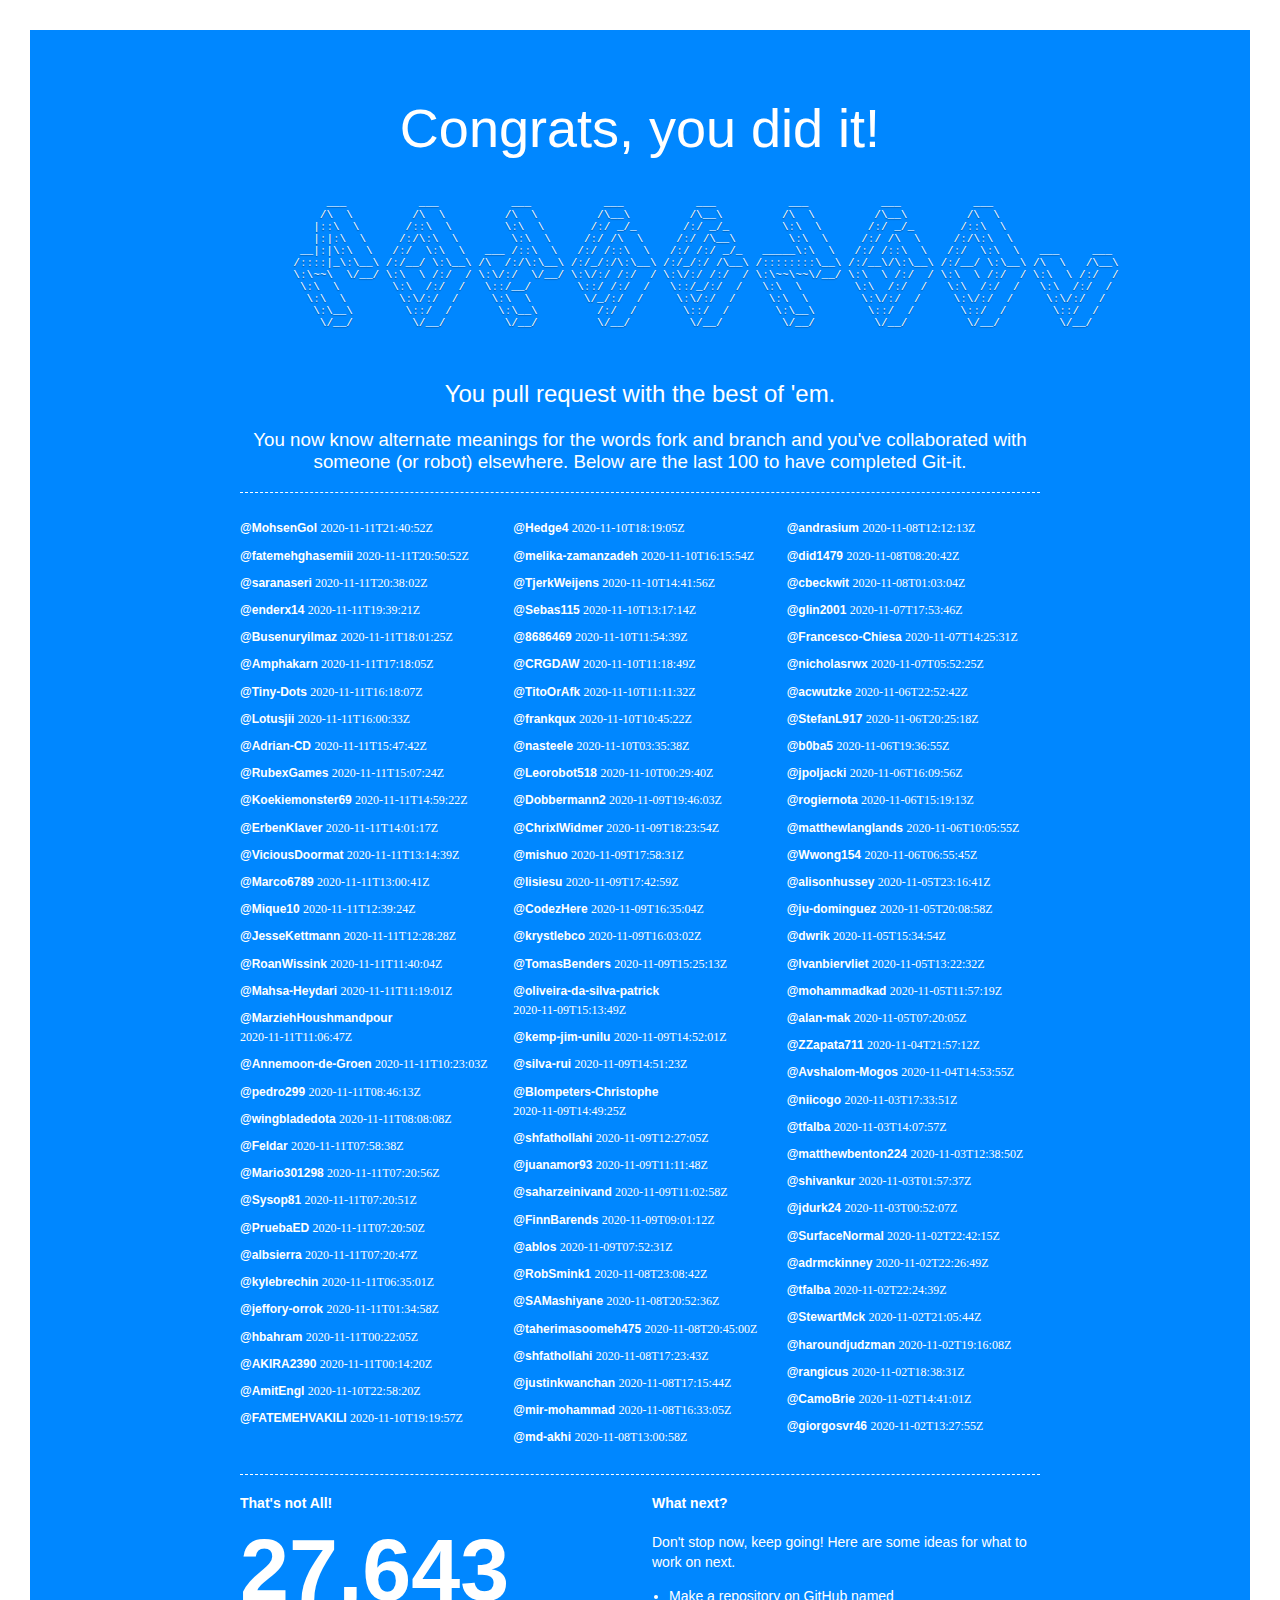
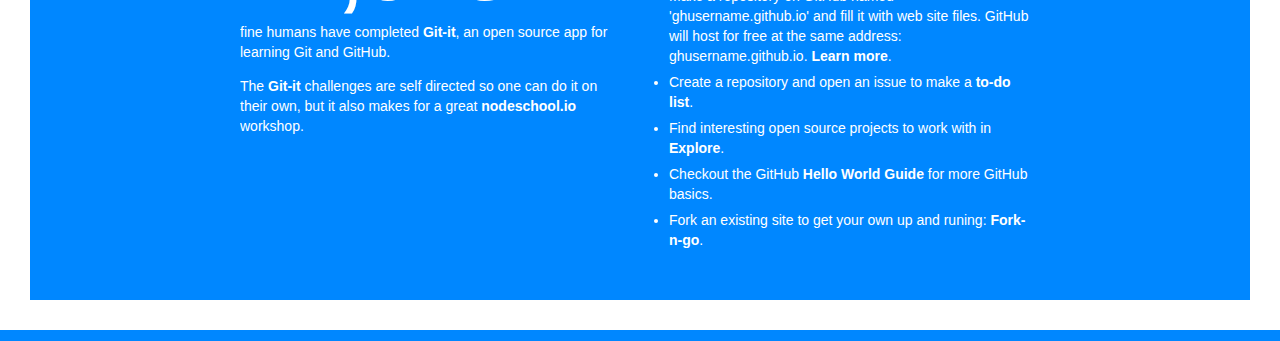
==== index.html @ a367eb8f "Add files via upload" ====
<!DOCTYPE html>
<!-- saved from url=(0026)http://jlord.us/patchwork/ -->
<html class="no-js" lang="en"><head><meta http-equiv="Content-Type" content="text/html; charset=UTF-8">

    <meta http-equiv="X-UA-Compatible" content="IE=edge">
    <meta name="description" content="patchwork, git, github, open source">
    <meta name="viewport" content="width=device-width, initial-scale=1">
    <title>Patchwork: Git, GitHub and the Pursuit of Open Source</title>
    <link rel="shortcut icon" href="https://raw2.github.com/jlord/patchwork/gh-pages/favicon.png">
    <link href="css/style.css" rel="stylesheet">
    <link href="css/style" rel="stylesheet" type="text/css">
</head>
<body>
<div class="large-container">
    <div id="welcome-name">
        <h1>Congrats, you did it!</h1>
        <div id="user-name" class="swing animated" style="display: block;">
        <pre><code>      ___           ___           ___           ___           ___           ___           ___           ___
      /\  \         /\  \         /\  \         /\__\         /\__\         /\  \         /\__\         /\  \
      |<span>:</span><span>:</span>\  \       /<span>:</span><span>:</span>\  \        \<span>:</span>\  \       /<span>:</span>/ _/_       /<span>:</span>/ _/_        \<span>:</span>\  \       /<span>:</span>/ _/_       /<span>:</span><span>:</span>\  \
       |<span>:</span>|<span>:</span>\  \     /<span>:</span>/\<span>:</span>\  \        \<span>:</span>\  \     /<span>:</span>/ /\  \     /<span>:</span>/ /\__\        \<span>:</span>\  \     /<span>:</span>/ /\  \     /<span>:</span>/\<span>:</span>\  \
                    __|<span>:</span>|\<span>:</span>\  \   /<span>:</span>/  \<span>:</span>\  \   ___ /<span>:</span><span>:</span>\  \   /<span>:</span>/ /<span>:</span><span>:</span>\  \   /<span>:</span>/ /<span>:</span>/ _/_   _____\<span>:</span>\  \   /<span>:</span>/ /<span>:</span><span>:</span>\  \   /<span>:</span>/  \<span>:</span>\  \   ___     ___
                    /<span>:</span><span>:</span><span>:</span><span>:</span>|_\<span>:</span>\__\ /<span>:</span>/__/ \<span>:</span>\__\ /\  /<span>:</span>/\<span>:</span>\__\ /<span>:</span>/_/<span>:</span>/\<span>:</span>\__\ /<span>:</span>/_/<span>:</span>/ /\__\ /<span>:</span><span>:</span><span>:</span><span>:</span><span>:</span><span>:</span><span>:</span><span>:</span>\__\ /<span>:</span>/__\/\<span>:</span>\__\ /<span>:</span>/__/ \<span>:</span>\__\ /\  \   /\__\
                    \<span>:</span>\~~\  \/__/ \<span>:</span>\  \ /<span>:</span>/  / \<span>:</span>\/<span>:</span>/  \/__/ \<span>:</span>\/<span>:</span>/ /<span>:</span>/  / \<span>:</span>\/<span>:</span>/ /<span>:</span>/  / \<span>:</span>\~~\~~\/__/ \<span>:</span>\  \ /<span>:</span>/  / \<span>:</span>\  \ /<span>:</span>/  / \<span>:</span>\  \ /<span>:</span>/  /
                    \<span>:</span>\  \        \<span>:</span>\  /<span>:</span>/  /   \<span>:</span><span>:</span>/__/       \<span>:</span><span>:</span>/ /<span>:</span>/  /   \<span>:</span><span>:</span>/_/<span>:</span>/  /   \<span>:</span>\  \        \<span>:</span>\  /<span>:</span>/  /   \<span>:</span>\  /<span>:</span>/  /   \<span>:</span>\  /<span>:</span>/  /
                    \<span>:</span>\  \        \<span>:</span>\/<span>:</span>/  /     \<span>:</span>\  \        \/_/<span>:</span>/  /     \<span>:</span>\/<span>:</span>/  /     \<span>:</span>\  \        \<span>:</span>\/<span>:</span>/  /     \<span>:</span>\/<span>:</span>/  /     \<span>:</span>\/<span>:</span>/  /
                    \<span>:</span>\__\        \<span>:</span><span>:</span>/  /       \<span>:</span>\__\         /<span>:</span>/  /       \<span>:</span><span>:</span>/  /       \<span>:</span>\__\        \<span>:</span><span>:</span>/  /       \<span>:</span><span>:</span>/  /       \<span>:</span><span>:</span>/  /
                    \/__/         \/__/         \/__/         \/__/         \/__/         \/__/         \/__/         \/__/         \/__/
</code></pre>
        </div>
    </div>
</div>
<div class="container">
    <h2 style="text-align: center;">You <strong>pull request</strong> with the best of 'em.</h2>
    <h3>You now know alternate meanings for the words <strong>fork</strong> and <strong>branch</strong> and you've <strong>collaborated</strong> with someone (or robot) elsewhere.  Below are the <strong>last 100</strong> to have completed Git-it.</h3>

    <div id="compatriots">
        <ul class="compatriots-list">
            <li><span class="userdetail"><a href="https://www.github.com/MohsenGol" target="_blank">@MohsenGol</a></span> <span class="userdate">2020-11-11T21:40:52Z</span></li><li><span class="userdetail"><a href="https://www.github.com/fatemehghasemiii" target="_blank">@fatemehghasemiii</a></span> <span class="userdate">2020-11-11T20:50:52Z</span></li><li><span class="userdetail"><a href="https://www.github.com/saranaseri" target="_blank">@saranaseri</a></span> <span class="userdate">2020-11-11T20:38:02Z</span></li><li><span class="userdetail"><a href="https://www.github.com/enderx14" target="_blank">@enderx14</a></span> <span class="userdate">2020-11-11T19:39:21Z</span></li><li><span class="userdetail"><a href="https://www.github.com/Busenuryilmaz" target="_blank">@Busenuryilmaz</a></span> <span class="userdate">2020-11-11T18:01:25Z</span></li><li><span class="userdetail"><a href="https://www.github.com/Amphakarn" target="_blank">@Amphakarn</a></span> <span class="userdate">2020-11-11T17:18:05Z</span></li><li><span class="userdetail"><a href="https://www.github.com/Tiny-Dots" target="_blank">@Tiny-Dots</a></span> <span class="userdate">2020-11-11T16:18:07Z</span></li><li><span class="userdetail"><a href="https://www.github.com/Lotusjii" target="_blank">@Lotusjii</a></span> <span class="userdate">2020-11-11T16:00:33Z</span></li><li><span class="userdetail"><a href="https://www.github.com/Adrian-CD" target="_blank">@Adrian-CD</a></span> <span class="userdate">2020-11-11T15:47:42Z</span></li><li><span class="userdetail"><a href="https://www.github.com/RubexGames" target="_blank">@RubexGames</a></span> <span class="userdate">2020-11-11T15:07:24Z</span></li><li><span class="userdetail"><a href="https://www.github.com/Koekiemonster69" target="_blank">@Koekiemonster69</a></span> <span class="userdate">2020-11-11T14:59:22Z</span></li><li><span class="userdetail"><a href="https://www.github.com/ErbenKlaver" target="_blank">@ErbenKlaver</a></span> <span class="userdate">2020-11-11T14:01:17Z</span></li><li><span class="userdetail"><a href="https://www.github.com/ViciousDoormat" target="_blank">@ViciousDoormat</a></span> <span class="userdate">2020-11-11T13:14:39Z</span></li><li><span class="userdetail"><a href="https://www.github.com/Marco6789" target="_blank">@Marco6789</a></span> <span class="userdate">2020-11-11T13:00:41Z</span></li><li><span class="userdetail"><a href="https://www.github.com/Mique10" target="_blank">@Mique10</a></span> <span class="userdate">2020-11-11T12:39:24Z</span></li><li><span class="userdetail"><a href="https://www.github.com/JesseKettmann" target="_blank">@JesseKettmann</a></span> <span class="userdate">2020-11-11T12:28:28Z</span></li><li><span class="userdetail"><a href="https://www.github.com/RoanWissink" target="_blank">@RoanWissink</a></span> <span class="userdate">2020-11-11T11:40:04Z</span></li><li><span class="userdetail"><a href="https://www.github.com/Mahsa-Heydari" target="_blank">@Mahsa-Heydari</a></span> <span class="userdate">2020-11-11T11:19:01Z</span></li><li><span class="userdetail"><a href="https://www.github.com/MarziehHoushmandpour" target="_blank">@MarziehHoushmandpour</a></span> <span class="userdate">2020-11-11T11:06:47Z</span></li><li><span class="userdetail"><a href="https://www.github.com/Annemoon-de-Groen" target="_blank">@Annemoon-de-Groen</a></span> <span class="userdate">2020-11-11T10:23:03Z</span></li><li><span class="userdetail"><a href="https://www.github.com/pedro299" target="_blank">@pedro299</a></span> <span class="userdate">2020-11-11T08:46:13Z</span></li><li><span class="userdetail"><a href="https://www.github.com/wingbladedota" target="_blank">@wingbladedota</a></span> <span class="userdate">2020-11-11T08:08:08Z</span></li><li><span class="userdetail"><a href="https://www.github.com/Feldar" target="_blank">@Feldar</a></span> <span class="userdate">2020-11-11T07:58:38Z</span></li><li><span class="userdetail"><a href="https://www.github.com/Mario301298" target="_blank">@Mario301298</a></span> <span class="userdate">2020-11-11T07:20:56Z</span></li><li><span class="userdetail"><a href="https://www.github.com/Sysop81" target="_blank">@Sysop81</a></span> <span class="userdate">2020-11-11T07:20:51Z</span></li><li><span class="userdetail"><a href="https://www.github.com/PruebaED" target="_blank">@PruebaED</a></span> <span class="userdate">2020-11-11T07:20:50Z</span></li><li><span class="userdetail"><a href="https://www.github.com/albsierra" target="_blank">@albsierra</a></span> <span class="userdate">2020-11-11T07:20:47Z</span></li><li><span class="userdetail"><a href="https://www.github.com/kylebrechin" target="_blank">@kylebrechin</a></span> <span class="userdate">2020-11-11T06:35:01Z</span></li><li><span class="userdetail"><a href="https://www.github.com/jeffory-orrok" target="_blank">@jeffory-orrok</a></span> <span class="userdate">2020-11-11T01:34:58Z</span></li><li><span class="userdetail"><a href="https://www.github.com/hbahram" target="_blank">@hbahram</a></span> <span class="userdate">2020-11-11T00:22:05Z</span></li><li><span class="userdetail"><a href="https://www.github.com/AKIRA2390" target="_blank">@AKIRA2390</a></span> <span class="userdate">2020-11-11T00:14:20Z</span></li><li><span class="userdetail"><a href="https://www.github.com/AmitEngl" target="_blank">@AmitEngl</a></span> <span class="userdate">2020-11-10T22:58:20Z</span></li><li><span class="userdetail"><a href="https://www.github.com/FATEMEHVAKILI" target="_blank">@FATEMEHVAKILI</a></span> <span class="userdate">2020-11-10T19:19:57Z</span></li><li><span class="userdetail"><a href="https://www.github.com/Hedge4" target="_blank">@Hedge4</a></span> <span class="userdate">2020-11-10T18:19:05Z</span></li><li><span class="userdetail"><a href="https://www.github.com/melika-zamanzadeh" target="_blank">@melika-zamanzadeh</a></span> <span class="userdate">2020-11-10T16:15:54Z</span></li><li><span class="userdetail"><a href="https://www.github.com/TjerkWeijens" target="_blank">@TjerkWeijens</a></span> <span class="userdate">2020-11-10T14:41:56Z</span></li><li><span class="userdetail"><a href="https://www.github.com/Sebas115" target="_blank">@Sebas115</a></span> <span class="userdate">2020-11-10T13:17:14Z</span></li><li><span class="userdetail"><a href="https://www.github.com/8686469" target="_blank">@8686469</a></span> <span class="userdate">2020-11-10T11:54:39Z</span></li><li><span class="userdetail"><a href="https://www.github.com/CRGDAW" target="_blank">@CRGDAW</a></span> <span class="userdate">2020-11-10T11:18:49Z</span></li><li><span class="userdetail"><a href="https://www.github.com/TitoOrAfk" target="_blank">@TitoOrAfk</a></span> <span class="userdate">2020-11-10T11:11:32Z</span></li><li><span class="userdetail"><a href="https://www.github.com/frankqux" target="_blank">@frankqux</a></span> <span class="userdate">2020-11-10T10:45:22Z</span></li><li><span class="userdetail"><a href="https://www.github.com/nasteele" target="_blank">@nasteele</a></span> <span class="userdate">2020-11-10T03:35:38Z</span></li><li><span class="userdetail"><a href="https://www.github.com/Leorobot518" target="_blank">@Leorobot518</a></span> <span class="userdate">2020-11-10T00:29:40Z</span></li><li><span class="userdetail"><a href="https://www.github.com/Dobbermann2" target="_blank">@Dobbermann2</a></span> <span class="userdate">2020-11-09T19:46:03Z</span></li><li><span class="userdetail"><a href="https://www.github.com/ChrixlWidmer" target="_blank">@ChrixlWidmer</a></span> <span class="userdate">2020-11-09T18:23:54Z</span></li><li><span class="userdetail"><a href="https://www.github.com/mishuo" target="_blank">@mishuo</a></span> <span class="userdate">2020-11-09T17:58:31Z</span></li><li><span class="userdetail"><a href="https://www.github.com/lisiesu" target="_blank">@lisiesu</a></span> <span class="userdate">2020-11-09T17:42:59Z</span></li><li><span class="userdetail"><a href="https://www.github.com/CodezHere" target="_blank">@CodezHere</a></span> <span class="userdate">2020-11-09T16:35:04Z</span></li><li><span class="userdetail"><a href="https://www.github.com/krystlebco" target="_blank">@krystlebco</a></span> <span class="userdate">2020-11-09T16:03:02Z</span></li><li><span class="userdetail"><a href="https://www.github.com/TomasBenders" target="_blank">@TomasBenders</a></span> <span class="userdate">2020-11-09T15:25:13Z</span></li><li><span class="userdetail"><a href="https://www.github.com/oliveira-da-silva-patrick" target="_blank">@oliveira-da-silva-patrick</a></span> <span class="userdate">2020-11-09T15:13:49Z</span></li><li><span class="userdetail"><a href="https://www.github.com/kemp-jim-unilu" target="_blank">@kemp-jim-unilu</a></span> <span class="userdate">2020-11-09T14:52:01Z</span></li><li><span class="userdetail"><a href="https://www.github.com/silva-rui" target="_blank">@silva-rui</a></span> <span class="userdate">2020-11-09T14:51:23Z</span></li><li><span class="userdetail"><a href="https://www.github.com/Blompeters-Christophe" target="_blank">@Blompeters-Christophe</a></span> <span class="userdate">2020-11-09T14:49:25Z</span></li><li><span class="userdetail"><a href="https://www.github.com/shfathollahi" target="_blank">@shfathollahi</a></span> <span class="userdate">2020-11-09T12:27:05Z</span></li><li><span class="userdetail"><a href="https://www.github.com/juanamor93" target="_blank">@juanamor93</a></span> <span class="userdate">2020-11-09T11:11:48Z</span></li><li><span class="userdetail"><a href="https://www.github.com/saharzeinivand" target="_blank">@saharzeinivand</a></span> <span class="userdate">2020-11-09T11:02:58Z</span></li><li><span class="userdetail"><a href="https://www.github.com/FinnBarends" target="_blank">@FinnBarends</a></span> <span class="userdate">2020-11-09T09:01:12Z</span></li><li><span class="userdetail"><a href="https://www.github.com/ablos" target="_blank">@ablos</a></span> <span class="userdate">2020-11-09T07:52:31Z</span></li><li><span class="userdetail"><a href="https://www.github.com/RobSmink1" target="_blank">@RobSmink1</a></span> <span class="userdate">2020-11-08T23:08:42Z</span></li><li><span class="userdetail"><a href="https://www.github.com/SAMashiyane" target="_blank">@SAMashiyane</a></span> <span class="userdate">2020-11-08T20:52:36Z</span></li><li><span class="userdetail"><a href="https://www.github.com/taherimasoomeh475" target="_blank">@taherimasoomeh475</a></span> <span class="userdate">2020-11-08T20:45:00Z</span></li><li><span class="userdetail"><a href="https://www.github.com/shfathollahi" target="_blank">@shfathollahi</a></span> <span class="userdate">2020-11-08T17:23:43Z</span></li><li><span class="userdetail"><a href="https://www.github.com/justinkwanchan" target="_blank">@justinkwanchan</a></span> <span class="userdate">2020-11-08T17:15:44Z</span></li><li><span class="userdetail"><a href="https://www.github.com/mir-mohammad" target="_blank">@mir-mohammad</a></span> <span class="userdate">2020-11-08T16:33:05Z</span></li><li><span class="userdetail"><a href="https://www.github.com/md-akhi" target="_blank">@md-akhi</a></span> <span class="userdate">2020-11-08T13:00:58Z</span></li><li><span class="userdetail"><a href="https://www.github.com/andrasium" target="_blank">@andrasium</a></span> <span class="userdate">2020-11-08T12:12:13Z</span></li><li><span class="userdetail"><a href="https://www.github.com/did1479" target="_blank">@did1479</a></span> <span class="userdate">2020-11-08T08:20:42Z</span></li><li><span class="userdetail"><a href="https://www.github.com/cbeckwit" target="_blank">@cbeckwit</a></span> <span class="userdate">2020-11-08T01:03:04Z</span></li><li><span class="userdetail"><a href="https://www.github.com/glin2001" target="_blank">@glin2001</a></span> <span class="userdate">2020-11-07T17:53:46Z</span></li><li><span class="userdetail"><a href="https://www.github.com/Francesco-Chiesa" target="_blank">@Francesco-Chiesa</a></span> <span class="userdate">2020-11-07T14:25:31Z</span></li><li><span class="userdetail"><a href="https://www.github.com/nicholasrwx" target="_blank">@nicholasrwx</a></span> <span class="userdate">2020-11-07T05:52:25Z</span></li><li><span class="userdetail"><a href="https://www.github.com/acwutzke" target="_blank">@acwutzke</a></span> <span class="userdate">2020-11-06T22:52:42Z</span></li><li><span class="userdetail"><a href="https://www.github.com/StefanL917" target="_blank">@StefanL917</a></span> <span class="userdate">2020-11-06T20:25:18Z</span></li><li><span class="userdetail"><a href="https://www.github.com/b0ba5" target="_blank">@b0ba5</a></span> <span class="userdate">2020-11-06T19:36:55Z</span></li><li><span class="userdetail"><a href="https://www.github.com/jpoljacki" target="_blank">@jpoljacki</a></span> <span class="userdate">2020-11-06T16:09:56Z</span></li><li><span class="userdetail"><a href="https://www.github.com/rogiernota" target="_blank">@rogiernota</a></span> <span class="userdate">2020-11-06T15:19:13Z</span></li><li><span class="userdetail"><a href="https://www.github.com/matthewlanglands" target="_blank">@matthewlanglands</a></span> <span class="userdate">2020-11-06T10:05:55Z</span></li><li><span class="userdetail"><a href="https://www.github.com/Wwong154" target="_blank">@Wwong154</a></span> <span class="userdate">2020-11-06T06:55:45Z</span></li><li><span class="userdetail"><a href="https://www.github.com/alisonhussey" target="_blank">@alisonhussey</a></span> <span class="userdate">2020-11-05T23:16:41Z</span></li><li><span class="userdetail"><a href="https://www.github.com/ju-dominguez" target="_blank">@ju-dominguez</a></span> <span class="userdate">2020-11-05T20:08:58Z</span></li><li><span class="userdetail"><a href="https://www.github.com/dwrik" target="_blank">@dwrik</a></span> <span class="userdate">2020-11-05T15:34:54Z</span></li><li><span class="userdetail"><a href="https://www.github.com/lvanbiervliet" target="_blank">@lvanbiervliet</a></span> <span class="userdate">2020-11-05T13:22:32Z</span></li><li><span class="userdetail"><a href="https://www.github.com/mohammadkad" target="_blank">@mohammadkad</a></span> <span class="userdate">2020-11-05T11:57:19Z</span></li><li><span class="userdetail"><a href="https://www.github.com/alan-mak" target="_blank">@alan-mak</a></span> <span class="userdate">2020-11-05T07:20:05Z</span></li><li><span class="userdetail"><a href="https://www.github.com/ZZapata711" target="_blank">@ZZapata711</a></span> <span class="userdate">2020-11-04T21:57:12Z</span></li><li><span class="userdetail"><a href="https://www.github.com/Avshalom-Mogos" target="_blank">@Avshalom-Mogos</a></span> <span class="userdate">2020-11-04T14:53:55Z</span></li><li><span class="userdetail"><a href="https://www.github.com/niicogo" target="_blank">@niicogo</a></span> <span class="userdate">2020-11-03T17:33:51Z</span></li><li><span class="userdetail"><a href="https://www.github.com/tfalba" target="_blank">@tfalba</a></span> <span class="userdate">2020-11-03T14:07:57Z</span></li><li><span class="userdetail"><a href="https://www.github.com/matthewbenton224" target="_blank">@matthewbenton224</a></span> <span class="userdate">2020-11-03T12:38:50Z</span></li><li><span class="userdetail"><a href="https://www.github.com/shivankur" target="_blank">@shivankur</a></span> <span class="userdate">2020-11-03T01:57:37Z</span></li><li><span class="userdetail"><a href="https://www.github.com/jdurk24" target="_blank">@jdurk24</a></span> <span class="userdate">2020-11-03T00:52:07Z</span></li><li><span class="userdetail"><a href="https://www.github.com/SurfaceNormal" target="_blank">@SurfaceNormal</a></span> <span class="userdate">2020-11-02T22:42:15Z</span></li><li><span class="userdetail"><a href="https://www.github.com/adrmckinney" target="_blank">@adrmckinney</a></span> <span class="userdate">2020-11-02T22:26:49Z</span></li><li><span class="userdetail"><a href="https://www.github.com/tfalba" target="_blank">@tfalba</a></span> <span class="userdate">2020-11-02T22:24:39Z</span></li><li><span class="userdetail"><a href="https://www.github.com/StewartMck" target="_blank">@StewartMck</a></span> <span class="userdate">2020-11-02T21:05:44Z</span></li><li><span class="userdetail"><a href="https://www.github.com/haroundjudzman" target="_blank">@haroundjudzman</a></span> <span class="userdate">2020-11-02T19:16:08Z</span></li><li><span class="userdetail"><a href="https://www.github.com/rangicus" target="_blank">@rangicus</a></span> <span class="userdate">2020-11-02T18:38:31Z</span></li><li><span class="userdetail"><a href="https://www.github.com/CamoBrie" target="_blank">@CamoBrie</a></span> <span class="userdate">2020-11-02T14:41:01Z</span></li><li><span class="userdetail"><a href="https://www.github.com/giorgosvr46" target="_blank">@giorgosvr46</a></span> <span class="userdate">2020-11-02T13:27:55Z</span></li>
        </ul>
    </div>

    <div class="textcontainer">
        <div id="about" class="halvsies">
            <h4>That's not All!</h4>
            <div class="totalwow">27,643</div>
            <p>fine humans have completed <a href="https://www.github.com/jlord/git-it" target="_blank">Git-it</a>, an open source app for learning Git and GitHub.</p> <p>The <a href="https://www.github.com/jlord/git-it" target="_blank">Git-it</a> challenges are self directed so one can do it on their own, but it also makes for a great <a href="http://nodeschool.io/" target="_blank">nodeschool.io</a> workshop.</p>
        </div>

        <div id="next" class="halvsies">
            <h4>What next?</h4>
            <p>Don't stop now, keep going! Here are some ideas for what to work on next.</p>
            <ul class="what-next-list">
                <li>Make a repository on GitHub  named 'ghusername.github.io' and fill it with web site files. GitHub will host for free at the same address: ghusername.github.io. <a href="https://pages.github.com/" target="_blank">Learn more</a>.</li>
                <li>Create a repository and open an issue to make a <a href="https://github.com/blog/1375-task-lists-in-gfm-issues-pulls-comments" target="_blank">to-do list</a>.</li>
                <li>Find interesting open source projects to work with in <a href="https://www.github.com/explore" target="_blank">Explore</a>.</li>
                <li>Checkout the GitHub <a href="https://guides.github.com/activities/hello-world">Hello World Guide</a> for more GitHub basics.</li>
                <li>Fork an existing site to get your own up and runing: <a href="http://jlord.us/forkngo" target="_blank">Fork-n-go</a>.</li>
            </ul>
        </div>
    </div>
</div>
<script>
    var text = document.querySelector('#user-name code').innerHTML;text = text.replace(/:/g, '<span>:</span>');document.querySelector('#user-name code').innerHTML = text;
</script>


</body></html>
---- css/style.css ----
body {
  font-family: "Source Sans Pro", "Helvetica Neue", Arial, sans-serif;
  margin: 0 auto;
  padding: 30px 0px;
  color: #fff;
  background: #0087ff;
  border: 30px solid #fff;
}

pre {
  color: #fff;
  text-shadow: 0px 1px 1px rgba(0,0,0,0.4);
  padding-bottom: 20px;
  font-size: 11px;
}

code {
  margin: 0px;
  padding: 0px;
}

/* Animation done by https://github.com/daneden */
/* https://github.com/daneden/animate.css */

#user-name {
  width: 100%;
}

@-webkit-keyframes swing {
  20% {
    -webkit-transform: rotate(15deg);
    transform: rotate(15deg);
  }

  40% {
    -webkit-transform: rotate(-10deg);
    transform: rotate(-10deg);
  }

  60% {
    -webkit-transform: rotate(5deg);
    transform: rotate(5deg);
  }

  80% {
    -webkit-transform: rotate(-5deg);
    transform: rotate(-5deg);
  }

  100% {
    -webkit-transform: rotate(0deg);
    transform: rotate(0deg);
  }
}

@keyframes swing {
  20% {
    -webkit-transform: rotate(15deg);
    transform: rotate(15deg);
  }

  40% {
    -webkit-transform: rotate(-10deg);
    transform: rotate(-10deg);
  }

  60% {
    -webkit-transform: rotate(5deg);
    transform: rotate(5deg);
  }

  80% {
    -webkit-transform: rotate(-5deg);
    transform: rotate(-5deg);
  }

  100% {
    -webkit-transform: rotate(0deg);
    transform: rotate(0deg);
  }
}

.swing {
  -webkit-transform-origin: top center;
  -ms-transform-origin: top center;
  transform-origin: top center;
  -webkit-animation-name: swing;
  animation-name: swing;
}

.animated {
  -webkit-animation-duration: 1s;
  animation-duration: 1s;
  -webkit-animation-fill-mode: both;
  animation-fill-mode: both;
}

h1, h2, h3, h5, h6 {font-weight: 300; line-height: 1.2em;}
h4 {font-weight: 700;}

em {font-family: Georgia;}

a, a:visited, a:active {
  color: #fff;
  text-decoration: none;
  -webkit-transition: color 0.2s ease;
  transition: color 0.2s ease;
  font-weight: 700;
}

a:hover {
  color: #eee4ee;
  padding-bottom: 1px;
  border-bottom: 1px solid #eee4ee;
}

h1 {
  font-size: 54px;
}
h3 {
  text-align: center;
}

p, .textcontainer {
  font-size: 14px;
  line-height: 20px;
  font-weight: 300;
}

.container {
  max-width: 800px;
  margin: 0 auto;
  overflow: auto;
  display: block;
  line-height: 1.2em;
}

.large-container {
  overflow: hidden;
  display: block;
  text-align: center;
  margin: 0 auto;
}

#welcome-name {
  text-align: center;

}

#welcome-name h4 {margin: 6px;}

#compatriots {
  padding: 22px 0;
  border-bottom: 1px dashed #fff;
  border-top: 1px dashed #fff;
  -webkit-column-count: 3;
  -moz-column-count: 3;
  column-count: 3;
  -webkit-column-gap: 20px;
  -moz-column-gap: 20px;
  column-gap: 20px;
}

ul.nav {
  list-style: none; padding: 0px;
  margin: 0px;
}

.nav li {
  display: inline;
  padding-right: 8px;
  font-size: 13px;
  font-weight: 600;
}

.compatriots-list {
  list-style: none;
  padding: 0px;
  font-size: 12px;
  margin: 0px;
}
.compatriots-list li {padding: 4px 0px;}

.userdate {font-family: "Andale Mono"; white-space: nowrap;}
.userdetail {font-weight: bold;}

.textcontainer {
  float: left;
  display: inline-block;
}

.halvsies {
  max-width: 48%;
  float: left;
}

.halvsies:nth-child(2n+1) {
  padding-right: 28px;
}

ul.what-next-list {
  padding-left: 17px;
}

.what-next-list li {
  padding-bottom: 6px;
  padding-left: 0px;

}

.totalwow {
  font-size: 88px;
  font-weight: 600;
  padding: 28px 0;
}

#user-name span {
  color: #c5d6f1;
  -webkit-animation: blink 1s infinite linear;
  animation: blink 1s infinite linear;
}

@-webkit-keyframes blink {
  0% { text-shadow: none; }
  79% { text-shadow: none; }
  80% {
    text-shadow: 0 0 5px #c5d6f1,
    0 0 5px #c5d6f1,
    0 0 5px #c5d6f1,
    0 0 5px #c5d6f1,
    0 0 5px #c5d6f1,
    0 0 5px #c5d6f1,
    0 0 10px #c5d6f1,
    0 0 10px #c5d6f1,
    0 0 15px #c5d6f1,
    0 0 15px #c5d6f1,
    0 0 15px #c5d6f1,
    0 0 15px #c5d6f1,
    0 0 15px #c5d6f1,
    0 0 15px #c5d6f1;
  }
  100% {
    text-shadow: 0 0 5px #c5d6f1,
    0 0 5px #c5d6f1,
    0 0 5px #c5d6f1,
    0 0 5px #c5d6f1,
    0 0 5px #c5d6f1,
    0 0 5px #c5d6f1,
    0 0 10px #c5d6f1,
    0 0 10px #c5d6f1,
    0 0 15px #c5d6f1,
    0 0 15px #c5d6f1,
    0 0 15px #c5d6f1,
    0 0 15px #c5d6f1,
    0 0 15px #c5d6f1,
    0 0 15px #c5d6f1;
  }
}

@keyframes blink {
  0% { text-shadow: none; }
  79% { text-shadow: none; }
  80% {
    text-shadow: 0 0 5px #c5d6f1,
    0 0 5px #c5d6f1,
    0 0 5px #c5d6f1,
    0 0 5px #c5d6f1,
    0 0 5px #c5d6f1,
    0 0 5px #c5d6f1,
    0 0 10px #c5d6f1,
    0 0 10px #c5d6f1,
    0 0 15px #c5d6f1,
    0 0 15px #c5d6f1,
    0 0 15px #c5d6f1,
    0 0 15px #c5d6f1,
    0 0 15px #c5d6f1,
    0 0 15px #c5d6f1;
  }
  100% {
    text-shadow: 0 0 5px #c5d6f1,
    0 0 5px #c5d6f1,
    0 0 5px #c5d6f1,
    0 0 5px #c5d6f1,
    0 0 5px #c5d6f1,
    0 0 5px #c5d6f1,
    0 0 10px #c5d6f1,
    0 0 10px #c5d6f1,
    0 0 15px #c5d6f1,
    0 0 15px #c5d6f1,
    0 0 15px #c5d6f1,
    0 0 15px #c5d6f1,
    0 0 15px #c5d6f1,
    0 0 15px #c5d6f1;
  }
}
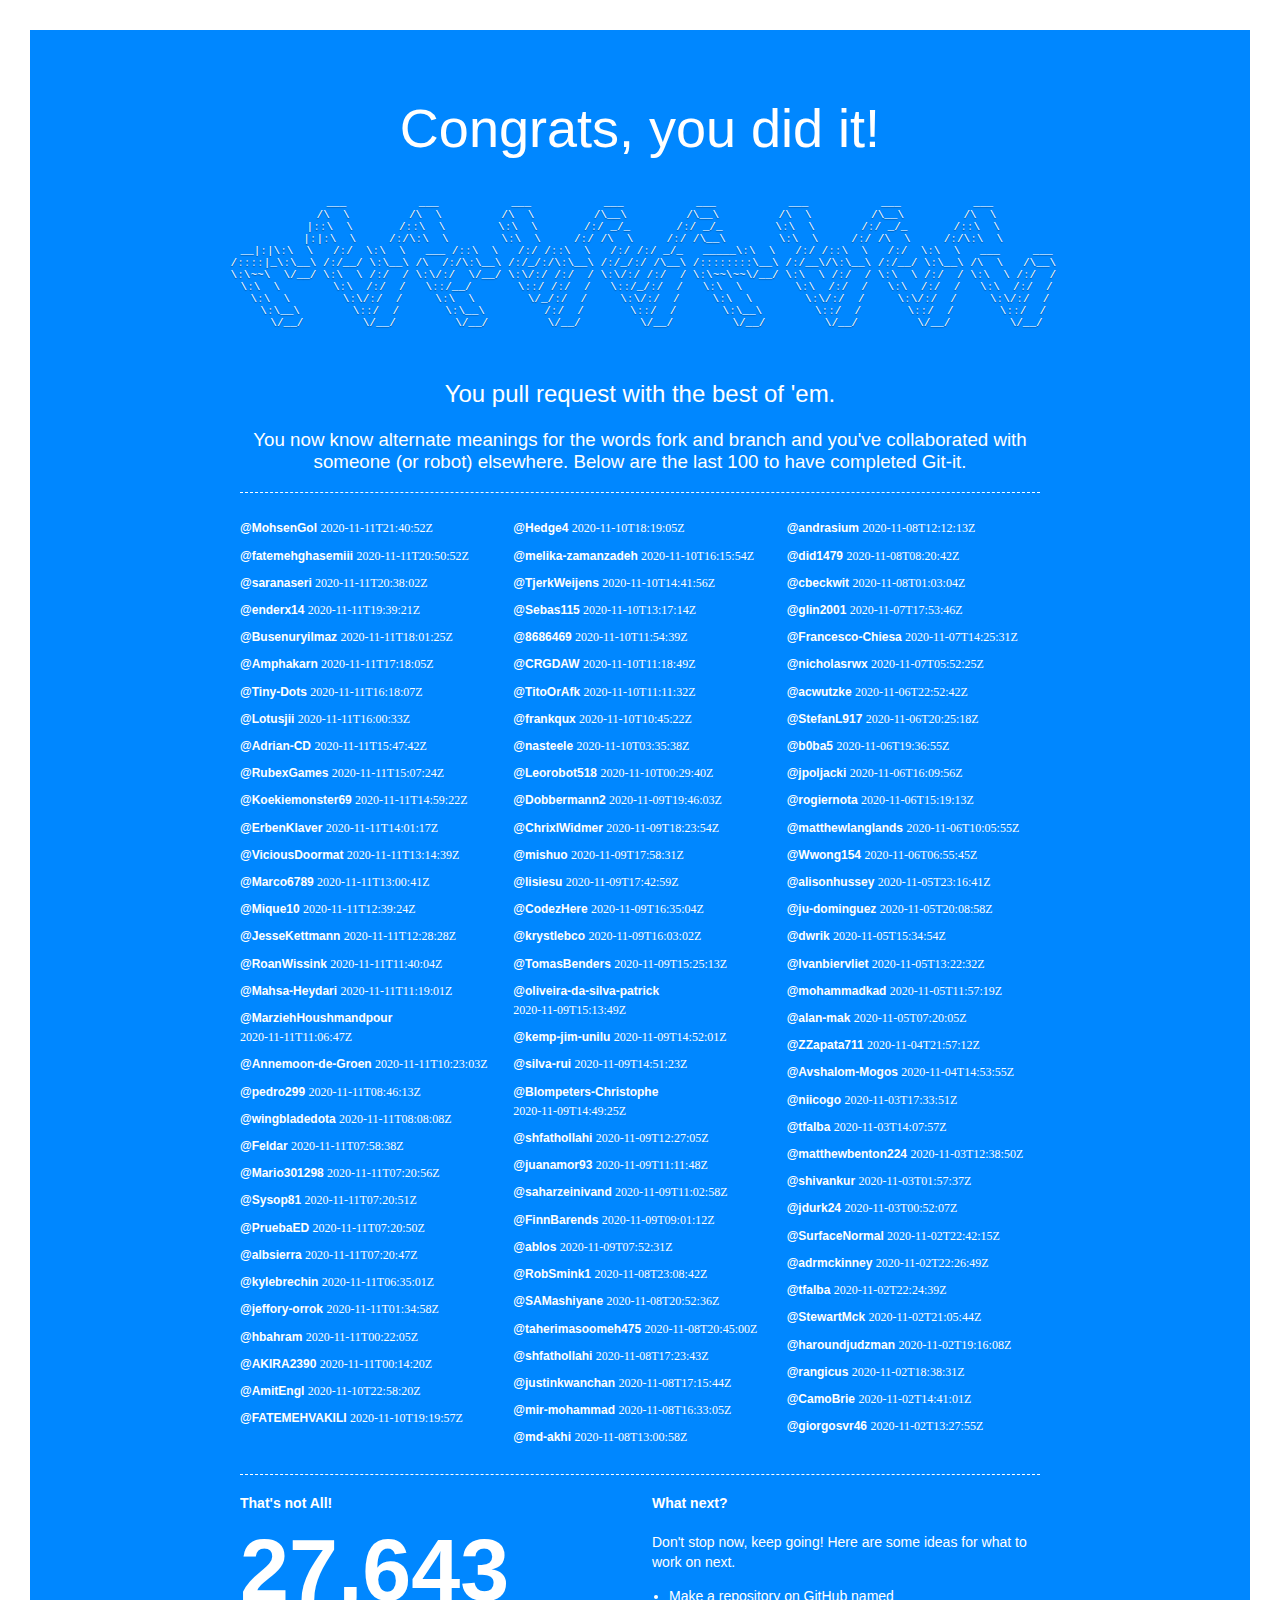
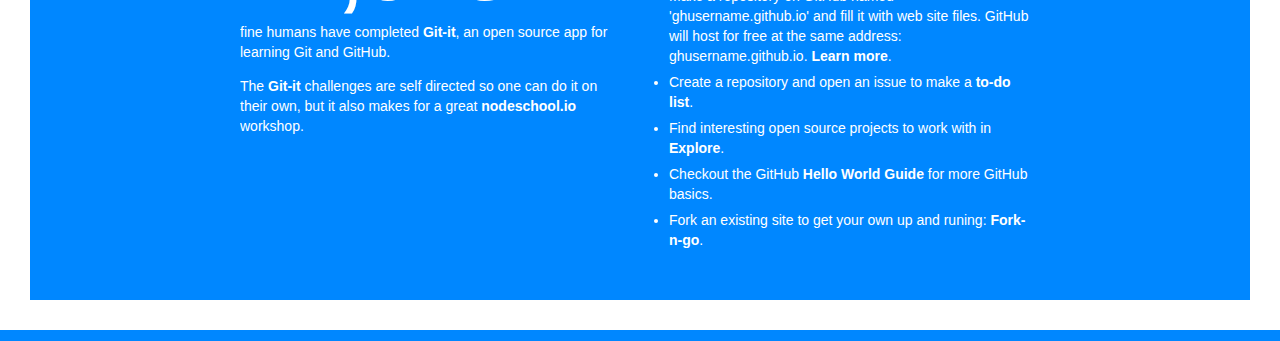
==== commit 727cc710: "Add files via upload" ====
--- a/index.html
+++ b/index.html
@@ -8,7 +8,7 @@
     <title>Patchwork: Git, GitHub and the Pursuit of Open Source</title>
     <link rel="shortcut icon" href="https://raw2.github.com/jlord/patchwork/gh-pages/favicon.png">
     <link href="css/style.css" rel="stylesheet">
-    <link href="css/style" rel="stylesheet" type="text/css">
+    <link href="./Patchwork_Git/css" rel="stylesheet" type="text/css">
 </head>
 <body>
 <div class="large-container">
@@ -16,16 +16,16 @@
         <h1>Congrats, you did it!</h1>
         <div id="user-name" class="swing animated" style="display: block;">
         <pre><code>      ___           ___           ___           ___           ___           ___           ___           ___
-      /\  \         /\  \         /\  \         /\__\         /\__\         /\  \         /\__\         /\  \
-      |<span>:</span><span>:</span>\  \       /<span>:</span><span>:</span>\  \        \<span>:</span>\  \       /<span>:</span>/ _/_       /<span>:</span>/ _/_        \<span>:</span>\  \       /<span>:</span>/ _/_       /<span>:</span><span>:</span>\  \
-       |<span>:</span>|<span>:</span>\  \     /<span>:</span>/\<span>:</span>\  \        \<span>:</span>\  \     /<span>:</span>/ /\  \     /<span>:</span>/ /\__\        \<span>:</span>\  \     /<span>:</span>/ /\  \     /<span>:</span>/\<span>:</span>\  \
-                    __|<span>:</span>|\<span>:</span>\  \   /<span>:</span>/  \<span>:</span>\  \   ___ /<span>:</span><span>:</span>\  \   /<span>:</span>/ /<span>:</span><span>:</span>\  \   /<span>:</span>/ /<span>:</span>/ _/_   _____\<span>:</span>\  \   /<span>:</span>/ /<span>:</span><span>:</span>\  \   /<span>:</span>/  \<span>:</span>\  \   ___     ___
-                    /<span>:</span><span>:</span><span>:</span><span>:</span>|_\<span>:</span>\__\ /<span>:</span>/__/ \<span>:</span>\__\ /\  /<span>:</span>/\<span>:</span>\__\ /<span>:</span>/_/<span>:</span>/\<span>:</span>\__\ /<span>:</span>/_/<span>:</span>/ /\__\ /<span>:</span><span>:</span><span>:</span><span>:</span><span>:</span><span>:</span><span>:</span><span>:</span>\__\ /<span>:</span>/__\/\<span>:</span>\__\ /<span>:</span>/__/ \<span>:</span>\__\ /\  \   /\__\
-                    \<span>:</span>\~~\  \/__/ \<span>:</span>\  \ /<span>:</span>/  / \<span>:</span>\/<span>:</span>/  \/__/ \<span>:</span>\/<span>:</span>/ /<span>:</span>/  / \<span>:</span>\/<span>:</span>/ /<span>:</span>/  / \<span>:</span>\~~\~~\/__/ \<span>:</span>\  \ /<span>:</span>/  / \<span>:</span>\  \ /<span>:</span>/  / \<span>:</span>\  \ /<span>:</span>/  /
-                    \<span>:</span>\  \        \<span>:</span>\  /<span>:</span>/  /   \<span>:</span><span>:</span>/__/       \<span>:</span><span>:</span>/ /<span>:</span>/  /   \<span>:</span><span>:</span>/_/<span>:</span>/  /   \<span>:</span>\  \        \<span>:</span>\  /<span>:</span>/  /   \<span>:</span>\  /<span>:</span>/  /   \<span>:</span>\  /<span>:</span>/  /
-                    \<span>:</span>\  \        \<span>:</span>\/<span>:</span>/  /     \<span>:</span>\  \        \/_/<span>:</span>/  /     \<span>:</span>\/<span>:</span>/  /     \<span>:</span>\  \        \<span>:</span>\/<span>:</span>/  /     \<span>:</span>\/<span>:</span>/  /     \<span>:</span>\/<span>:</span>/  /
-                    \<span>:</span>\__\        \<span>:</span><span>:</span>/  /       \<span>:</span>\__\         /<span>:</span>/  /       \<span>:</span><span>:</span>/  /       \<span>:</span>\__\        \<span>:</span><span>:</span>/  /       \<span>:</span><span>:</span>/  /       \<span>:</span><span>:</span>/  /
-                    \/__/         \/__/         \/__/         \/__/         \/__/         \/__/         \/__/         \/__/         \/__/
+     /\  \         /\  \         /\  \         /\__\         /\__\         /\  \         /\__\         /\  \
+    |<span>:</span><span>:</span>\  \       /<span>:</span><span>:</span>\  \        \<span>:</span>\  \       /<span>:</span>/ _/_       /<span>:</span>/ _/_        \<span>:</span>\  \       /<span>:</span>/ _/_       /<span>:</span><span>:</span>\  \
+    |<span>:</span>|<span>:</span>\  \     /<span>:</span>/\<span>:</span>\  \        \<span>:</span>\  \     /<span>:</span>/ /\  \     /<span>:</span>/ /\__\        \<span>:</span>\  \     /<span>:</span>/ /\  \     /<span>:</span>/\<span>:</span>\  \
+  __|<span>:</span>|\<span>:</span>\  \   /<span>:</span>/  \<span>:</span>\  \   ___ /<span>:</span><span>:</span>\  \   /<span>:</span>/ /<span>:</span><span>:</span>\  \   /<span>:</span>/ /<span>:</span>/ _/_   _____\<span>:</span>\  \   /<span>:</span>/ /<span>:</span><span>:</span>\  \   /<span>:</span>/  \<span>:</span>\  \   ___     ___
+ /<span>:</span><span>:</span><span>:</span><span>:</span>|_\<span>:</span>\__\ /<span>:</span>/__/ \<span>:</span>\__\ /\  /<span>:</span>/\<span>:</span>\__\ /<span>:</span>/_/<span>:</span>/\<span>:</span>\__\ /<span>:</span>/_/<span>:</span>/ /\__\ /<span>:</span><span>:</span><span>:</span><span>:</span><span>:</span><span>:</span><span>:</span><span>:</span>\__\ /<span>:</span>/__\/\<span>:</span>\__\ /<span>:</span>/__/ \<span>:</span>\__\ /\  \   /\__\
+ \<span>:</span>\~~\  \/__/ \<span>:</span>\  \ /<span>:</span>/  / \<span>:</span>\/<span>:</span>/  \/__/ \<span>:</span>\/<span>:</span>/ /<span>:</span>/  / \<span>:</span>\/<span>:</span>/ /<span>:</span>/  / \<span>:</span>\~~\~~\/__/ \<span>:</span>\  \ /<span>:</span>/  / \<span>:</span>\  \ /<span>:</span>/  / \<span>:</span>\  \ /<span>:</span>/  /
+  \<span>:</span>\  \        \<span>:</span>\  /<span>:</span>/  /   \<span>:</span><span>:</span>/__/       \<span>:</span><span>:</span>/ /<span>:</span>/  /   \<span>:</span><span>:</span>/_/<span>:</span>/  /   \<span>:</span>\  \        \<span>:</span>\  /<span>:</span>/  /   \<span>:</span>\  /<span>:</span>/  /   \<span>:</span>\  /<span>:</span>/  /
+   \<span>:</span>\  \        \<span>:</span>\/<span>:</span>/  /     \<span>:</span>\  \        \/_/<span>:</span>/  /     \<span>:</span>\/<span>:</span>/  /     \<span>:</span>\  \        \<span>:</span>\/<span>:</span>/  /     \<span>:</span>\/<span>:</span>/  /     \<span>:</span>\/<span>:</span>/  /
+    \<span>:</span>\__\        \<span>:</span><span>:</span>/  /       \<span>:</span>\__\         /<span>:</span>/  /       \<span>:</span><span>:</span>/  /       \<span>:</span>\__\        \<span>:</span><span>:</span>/  /       \<span>:</span><span>:</span>/  /       \<span>:</span><span>:</span>/  /
+     \/__/         \/__/         \/__/         \/__/         \/__/         \/__/         \/__/         \/__/         \/__/
 </code></pre>
         </div>
     </div>
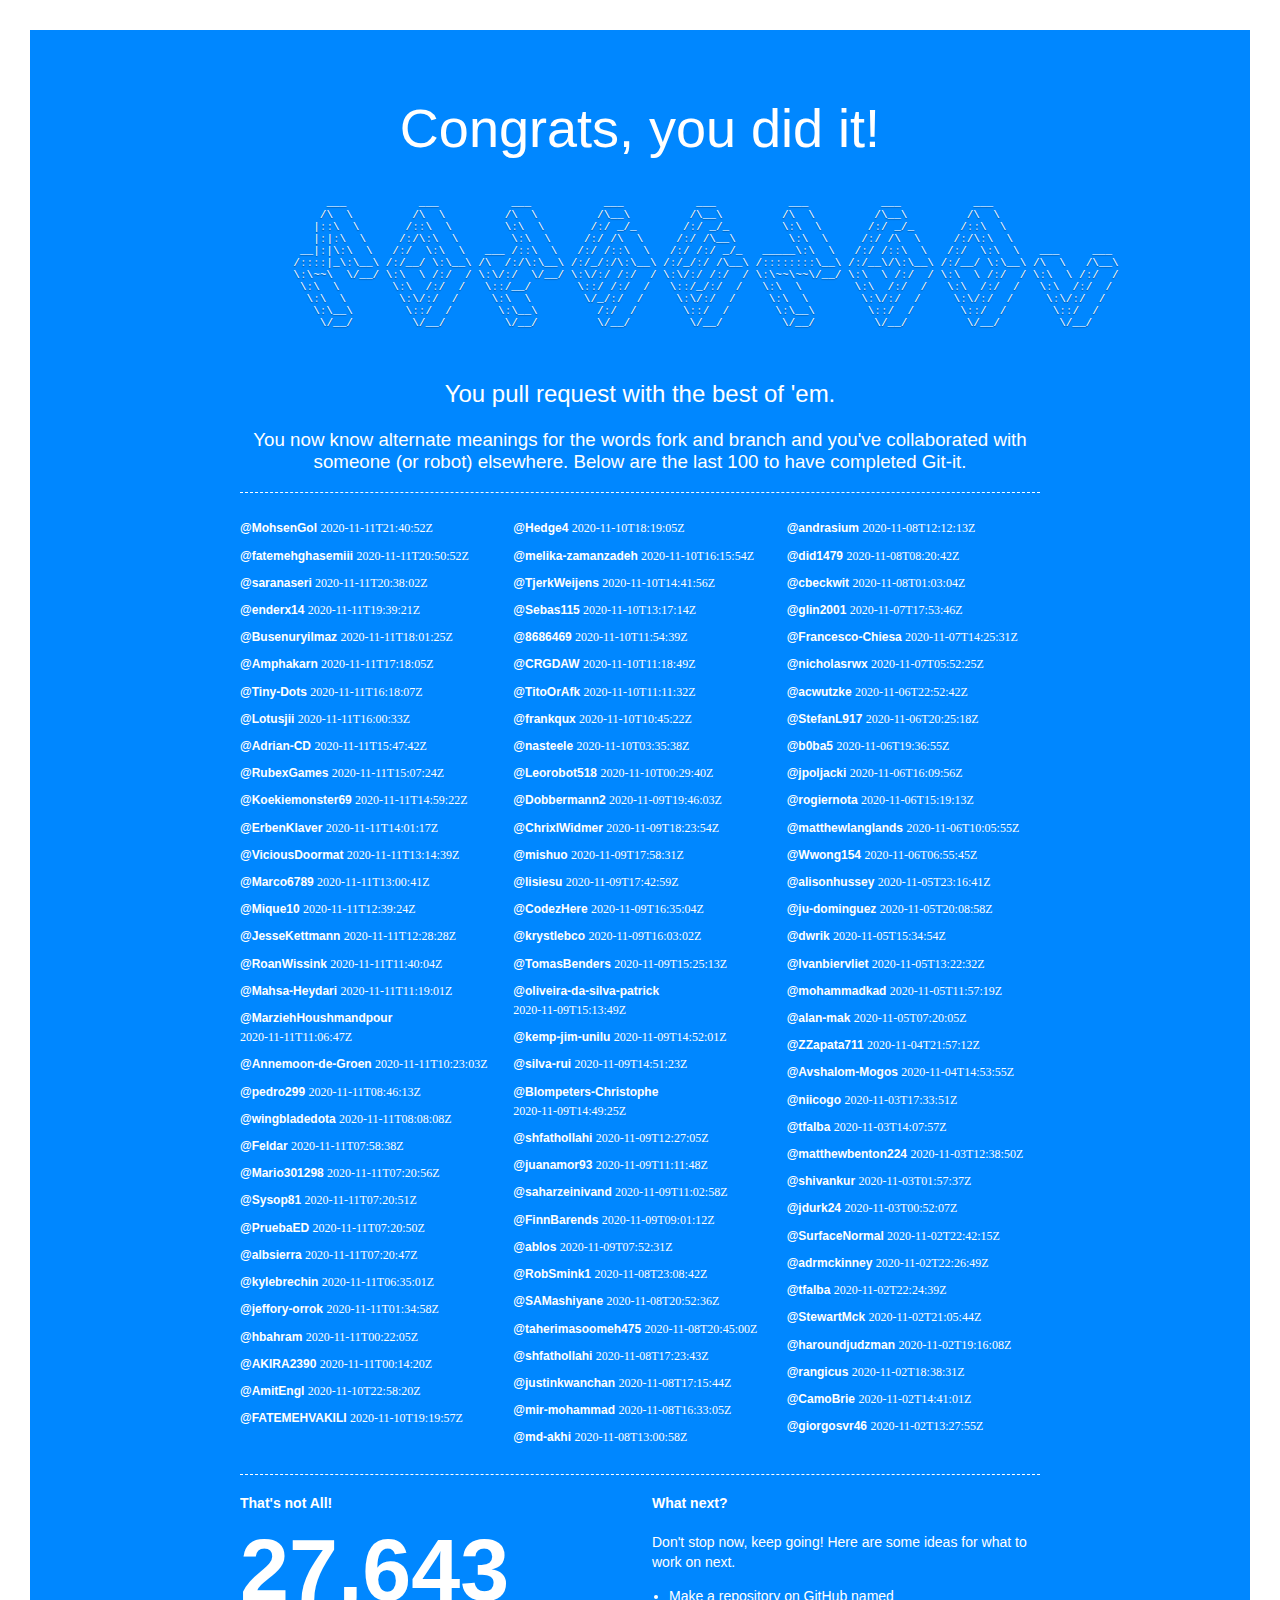
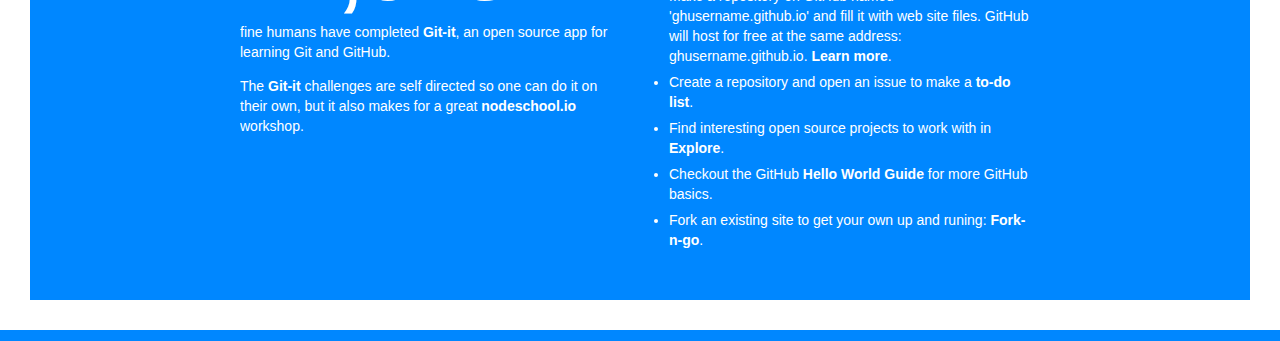
==== commit 0149b77c: "Add files via upload" ====
--- a/index.html
+++ b/index.html
@@ -8,7 +8,7 @@
     <title>Patchwork: Git, GitHub and the Pursuit of Open Source</title>
     <link rel="shortcut icon" href="https://raw2.github.com/jlord/patchwork/gh-pages/favicon.png">
     <link href="css/style.css" rel="stylesheet">
-    <link href="./Patchwork_Git/css" rel="stylesheet" type="text/css">
+    <link href="css/style" rel="stylesheet" type="text/css">
 </head>
 <body>
 <div class="large-container">
@@ -16,16 +16,16 @@
         <h1>Congrats, you did it!</h1>
         <div id="user-name" class="swing animated" style="display: block;">
         <pre><code>      ___           ___           ___           ___           ___           ___           ___           ___
-     /\  \         /\  \         /\  \         /\__\         /\__\         /\  \         /\__\         /\  \
-    |<span>:</span><span>:</span>\  \       /<span>:</span><span>:</span>\  \        \<span>:</span>\  \       /<span>:</span>/ _/_       /<span>:</span>/ _/_        \<span>:</span>\  \       /<span>:</span>/ _/_       /<span>:</span><span>:</span>\  \
-    |<span>:</span>|<span>:</span>\  \     /<span>:</span>/\<span>:</span>\  \        \<span>:</span>\  \     /<span>:</span>/ /\  \     /<span>:</span>/ /\__\        \<span>:</span>\  \     /<span>:</span>/ /\  \     /<span>:</span>/\<span>:</span>\  \
-  __|<span>:</span>|\<span>:</span>\  \   /<span>:</span>/  \<span>:</span>\  \   ___ /<span>:</span><span>:</span>\  \   /<span>:</span>/ /<span>:</span><span>:</span>\  \   /<span>:</span>/ /<span>:</span>/ _/_   _____\<span>:</span>\  \   /<span>:</span>/ /<span>:</span><span>:</span>\  \   /<span>:</span>/  \<span>:</span>\  \   ___     ___
- /<span>:</span><span>:</span><span>:</span><span>:</span>|_\<span>:</span>\__\ /<span>:</span>/__/ \<span>:</span>\__\ /\  /<span>:</span>/\<span>:</span>\__\ /<span>:</span>/_/<span>:</span>/\<span>:</span>\__\ /<span>:</span>/_/<span>:</span>/ /\__\ /<span>:</span><span>:</span><span>:</span><span>:</span><span>:</span><span>:</span><span>:</span><span>:</span>\__\ /<span>:</span>/__\/\<span>:</span>\__\ /<span>:</span>/__/ \<span>:</span>\__\ /\  \   /\__\
- \<span>:</span>\~~\  \/__/ \<span>:</span>\  \ /<span>:</span>/  / \<span>:</span>\/<span>:</span>/  \/__/ \<span>:</span>\/<span>:</span>/ /<span>:</span>/  / \<span>:</span>\/<span>:</span>/ /<span>:</span>/  / \<span>:</span>\~~\~~\/__/ \<span>:</span>\  \ /<span>:</span>/  / \<span>:</span>\  \ /<span>:</span>/  / \<span>:</span>\  \ /<span>:</span>/  /
-  \<span>:</span>\  \        \<span>:</span>\  /<span>:</span>/  /   \<span>:</span><span>:</span>/__/       \<span>:</span><span>:</span>/ /<span>:</span>/  /   \<span>:</span><span>:</span>/_/<span>:</span>/  /   \<span>:</span>\  \        \<span>:</span>\  /<span>:</span>/  /   \<span>:</span>\  /<span>:</span>/  /   \<span>:</span>\  /<span>:</span>/  /
-   \<span>:</span>\  \        \<span>:</span>\/<span>:</span>/  /     \<span>:</span>\  \        \/_/<span>:</span>/  /     \<span>:</span>\/<span>:</span>/  /     \<span>:</span>\  \        \<span>:</span>\/<span>:</span>/  /     \<span>:</span>\/<span>:</span>/  /     \<span>:</span>\/<span>:</span>/  /
-    \<span>:</span>\__\        \<span>:</span><span>:</span>/  /       \<span>:</span>\__\         /<span>:</span>/  /       \<span>:</span><span>:</span>/  /       \<span>:</span>\__\        \<span>:</span><span>:</span>/  /       \<span>:</span><span>:</span>/  /       \<span>:</span><span>:</span>/  /
-     \/__/         \/__/         \/__/         \/__/         \/__/         \/__/         \/__/         \/__/         \/__/
+      /\  \         /\  \         /\  \         /\__\         /\__\         /\  \         /\__\         /\  \
+      |<span>:</span><span>:</span>\  \       /<span>:</span><span>:</span>\  \        \<span>:</span>\  \       /<span>:</span>/ _/_       /<span>:</span>/ _/_        \<span>:</span>\  \       /<span>:</span>/ _/_       /<span>:</span><span>:</span>\  \
+       |<span>:</span>|<span>:</span>\  \     /<span>:</span>/\<span>:</span>\  \        \<span>:</span>\  \     /<span>:</span>/ /\  \     /<span>:</span>/ /\__\        \<span>:</span>\  \     /<span>:</span>/ /\  \     /<span>:</span>/\<span>:</span>\  \
+                    __|<span>:</span>|\<span>:</span>\  \   /<span>:</span>/  \<span>:</span>\  \   ___ /<span>:</span><span>:</span>\  \   /<span>:</span>/ /<span>:</span><span>:</span>\  \   /<span>:</span>/ /<span>:</span>/ _/_   _____\<span>:</span>\  \   /<span>:</span>/ /<span>:</span><span>:</span>\  \   /<span>:</span>/  \<span>:</span>\  \   ___     ___
+                    /<span>:</span><span>:</span><span>:</span><span>:</span>|_\<span>:</span>\__\ /<span>:</span>/__/ \<span>:</span>\__\ /\  /<span>:</span>/\<span>:</span>\__\ /<span>:</span>/_/<span>:</span>/\<span>:</span>\__\ /<span>:</span>/_/<span>:</span>/ /\__\ /<span>:</span><span>:</span><span>:</span><span>:</span><span>:</span><span>:</span><span>:</span><span>:</span>\__\ /<span>:</span>/__\/\<span>:</span>\__\ /<span>:</span>/__/ \<span>:</span>\__\ /\  \   /\__\
+                    \<span>:</span>\~~\  \/__/ \<span>:</span>\  \ /<span>:</span>/  / \<span>:</span>\/<span>:</span>/  \/__/ \<span>:</span>\/<span>:</span>/ /<span>:</span>/  / \<span>:</span>\/<span>:</span>/ /<span>:</span>/  / \<span>:</span>\~~\~~\/__/ \<span>:</span>\  \ /<span>:</span>/  / \<span>:</span>\  \ /<span>:</span>/  / \<span>:</span>\  \ /<span>:</span>/  /
+                    \<span>:</span>\  \        \<span>:</span>\  /<span>:</span>/  /   \<span>:</span><span>:</span>/__/       \<span>:</span><span>:</span>/ /<span>:</span>/  /   \<span>:</span><span>:</span>/_/<span>:</span>/  /   \<span>:</span>\  \        \<span>:</span>\  /<span>:</span>/  /   \<span>:</span>\  /<span>:</span>/  /   \<span>:</span>\  /<span>:</span>/  /
+                    \<span>:</span>\  \        \<span>:</span>\/<span>:</span>/  /     \<span>:</span>\  \        \/_/<span>:</span>/  /     \<span>:</span>\/<span>:</span>/  /     \<span>:</span>\  \        \<span>:</span>\/<span>:</span>/  /     \<span>:</span>\/<span>:</span>/  /     \<span>:</span>\/<span>:</span>/  /
+                    \<span>:</span>\__\        \<span>:</span><span>:</span>/  /       \<span>:</span>\__\         /<span>:</span>/  /       \<span>:</span><span>:</span>/  /       \<span>:</span>\__\        \<span>:</span><span>:</span>/  /       \<span>:</span><span>:</span>/  /       \<span>:</span><span>:</span>/  /
+                    \/__/         \/__/         \/__/         \/__/         \/__/         \/__/         \/__/         \/__/         \/__/
 </code></pre>
         </div>
     </div>
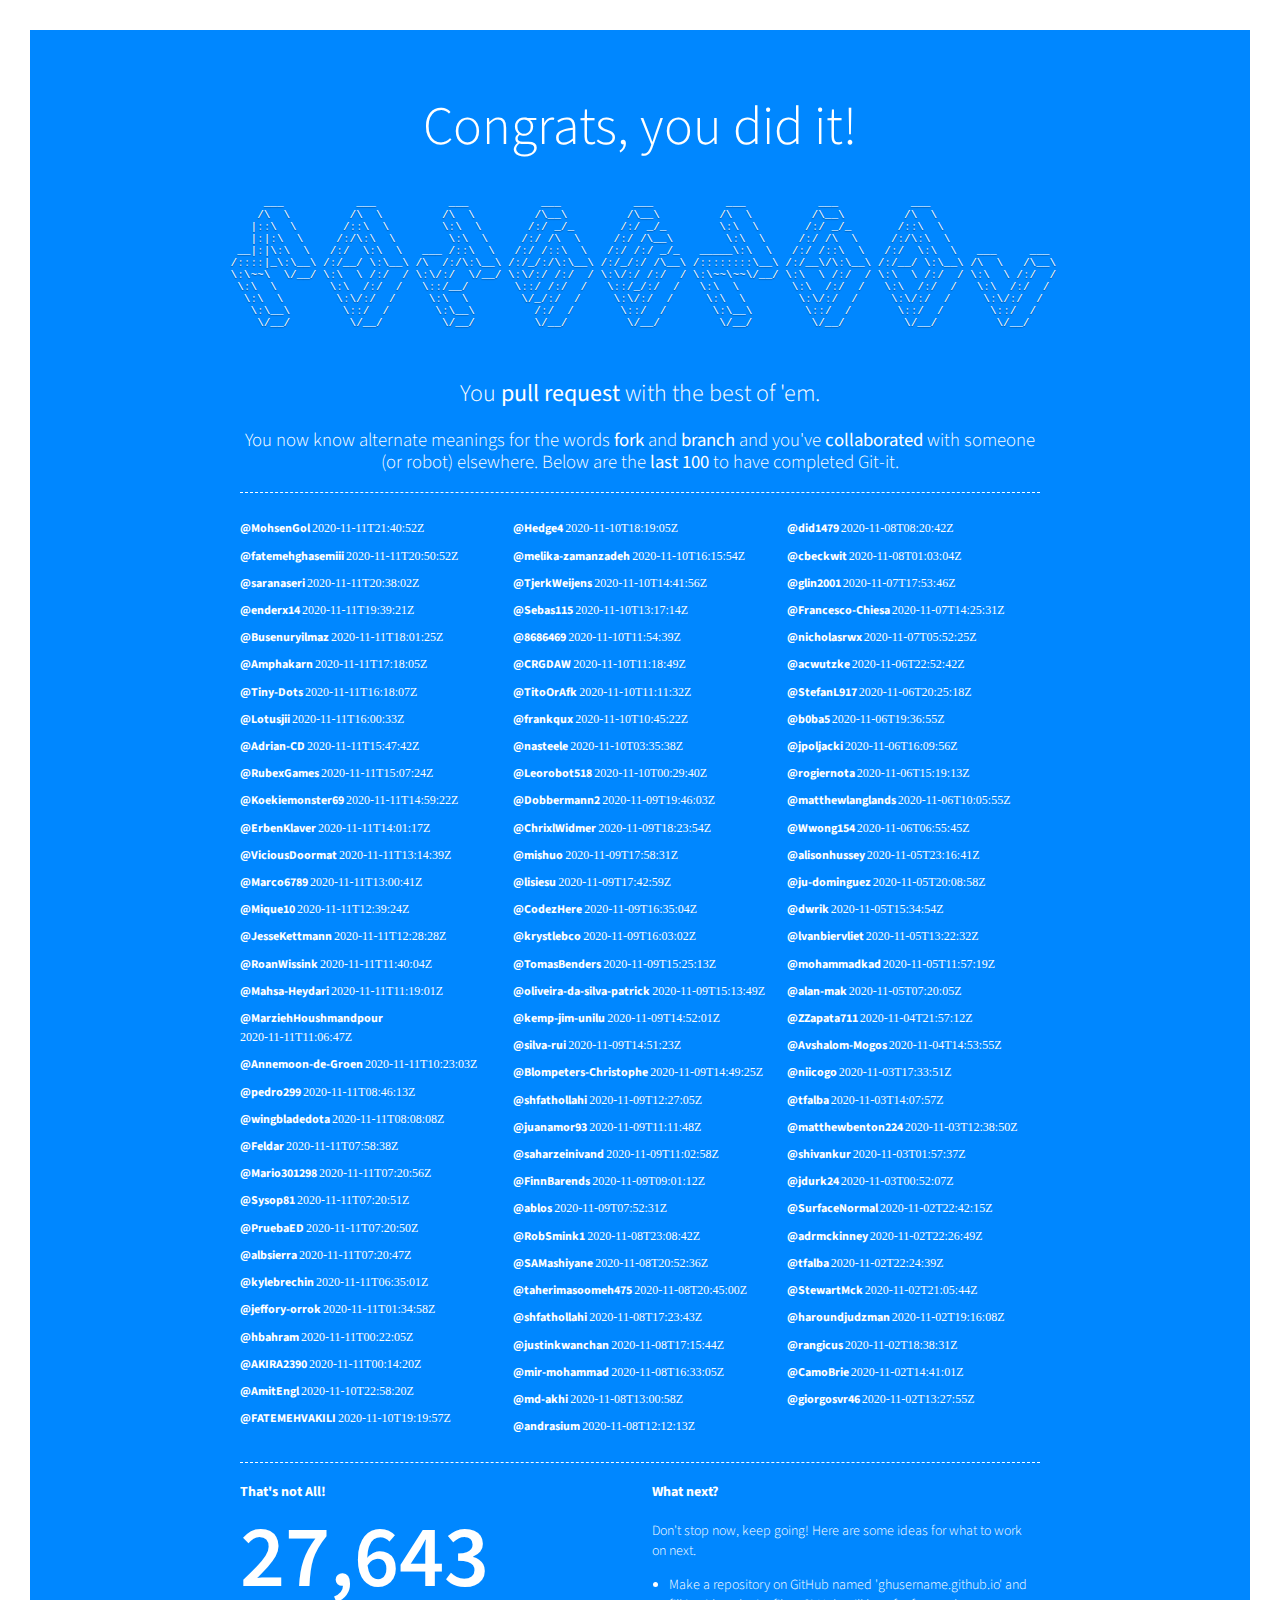
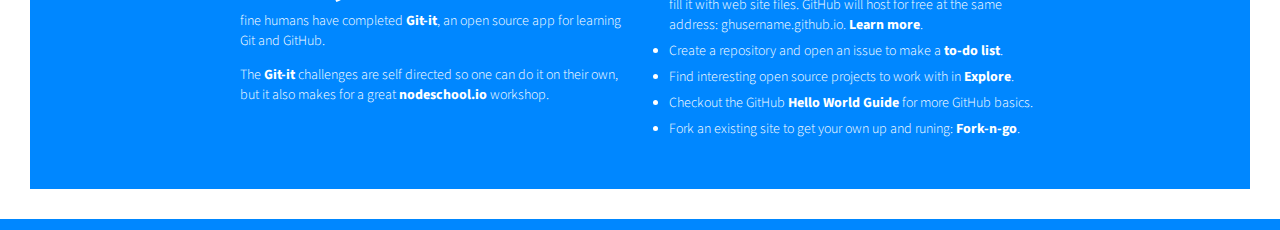
==== commit b7048b01: "Update index.html" ====
--- a/index.html
+++ b/index.html
@@ -1,68 +1,69 @@
-<!DOCTYPE html>
-<!-- saved from url=(0026)http://jlord.us/patchwork/ -->
-<html class="no-js" lang="en"><head><meta http-equiv="Content-Type" content="text/html; charset=UTF-8">
 
+  
+<!doctype html>
+<html class="no-js" lang="en">
+  <head>
+    <meta charset="utf-8">
     <meta http-equiv="X-UA-Compatible" content="IE=edge">
     <meta name="description" content="patchwork, git, github, open source">
     <meta name="viewport" content="width=device-width, initial-scale=1">
     <title>Patchwork: Git, GitHub and the Pursuit of Open Source</title>
-    <link rel="shortcut icon" href="https://raw2.github.com/jlord/patchwork/gh-pages/favicon.png">
-    <link href="css/style.css" rel="stylesheet">
-    <link href="css/style" rel="stylesheet" type="text/css">
-</head>
-<body>
-<div class="large-container">
+    <link rel="shortcut icon" href="https://raw2.github.com/jlord/patchwork/gh-pages/favicon.png"/>
+    <link href='css/style.css' rel='stylesheet'>
+    <link href='http://fonts.googleapis.com/css?family=Source+Sans+Pro:200,400,600,700,900' rel='stylesheet' type='text/css'>
+  </head>
+  <body>
+   <div class="large-container">
     <div id="welcome-name">
-        <h1>Congrats, you did it!</h1>
-        <div id="user-name" class="swing animated" style="display: block;">
-        <pre><code>      ___           ___           ___           ___           ___           ___           ___           ___
-      /\  \         /\  \         /\  \         /\__\         /\__\         /\  \         /\__\         /\  \
-      |<span>:</span><span>:</span>\  \       /<span>:</span><span>:</span>\  \        \<span>:</span>\  \       /<span>:</span>/ _/_       /<span>:</span>/ _/_        \<span>:</span>\  \       /<span>:</span>/ _/_       /<span>:</span><span>:</span>\  \
-       |<span>:</span>|<span>:</span>\  \     /<span>:</span>/\<span>:</span>\  \        \<span>:</span>\  \     /<span>:</span>/ /\  \     /<span>:</span>/ /\__\        \<span>:</span>\  \     /<span>:</span>/ /\  \     /<span>:</span>/\<span>:</span>\  \
-                    __|<span>:</span>|\<span>:</span>\  \   /<span>:</span>/  \<span>:</span>\  \   ___ /<span>:</span><span>:</span>\  \   /<span>:</span>/ /<span>:</span><span>:</span>\  \   /<span>:</span>/ /<span>:</span>/ _/_   _____\<span>:</span>\  \   /<span>:</span>/ /<span>:</span><span>:</span>\  \   /<span>:</span>/  \<span>:</span>\  \   ___     ___
-                    /<span>:</span><span>:</span><span>:</span><span>:</span>|_\<span>:</span>\__\ /<span>:</span>/__/ \<span>:</span>\__\ /\  /<span>:</span>/\<span>:</span>\__\ /<span>:</span>/_/<span>:</span>/\<span>:</span>\__\ /<span>:</span>/_/<span>:</span>/ /\__\ /<span>:</span><span>:</span><span>:</span><span>:</span><span>:</span><span>:</span><span>:</span><span>:</span>\__\ /<span>:</span>/__\/\<span>:</span>\__\ /<span>:</span>/__/ \<span>:</span>\__\ /\  \   /\__\
-                    \<span>:</span>\~~\  \/__/ \<span>:</span>\  \ /<span>:</span>/  / \<span>:</span>\/<span>:</span>/  \/__/ \<span>:</span>\/<span>:</span>/ /<span>:</span>/  / \<span>:</span>\/<span>:</span>/ /<span>:</span>/  / \<span>:</span>\~~\~~\/__/ \<span>:</span>\  \ /<span>:</span>/  / \<span>:</span>\  \ /<span>:</span>/  / \<span>:</span>\  \ /<span>:</span>/  /
-                    \<span>:</span>\  \        \<span>:</span>\  /<span>:</span>/  /   \<span>:</span><span>:</span>/__/       \<span>:</span><span>:</span>/ /<span>:</span>/  /   \<span>:</span><span>:</span>/_/<span>:</span>/  /   \<span>:</span>\  \        \<span>:</span>\  /<span>:</span>/  /   \<span>:</span>\  /<span>:</span>/  /   \<span>:</span>\  /<span>:</span>/  /
-                    \<span>:</span>\  \        \<span>:</span>\/<span>:</span>/  /     \<span>:</span>\  \        \/_/<span>:</span>/  /     \<span>:</span>\/<span>:</span>/  /     \<span>:</span>\  \        \<span>:</span>\/<span>:</span>/  /     \<span>:</span>\/<span>:</span>/  /     \<span>:</span>\/<span>:</span>/  /
-                    \<span>:</span>\__\        \<span>:</span><span>:</span>/  /       \<span>:</span>\__\         /<span>:</span>/  /       \<span>:</span><span>:</span>/  /       \<span>:</span>\__\        \<span>:</span><span>:</span>/  /       \<span>:</span><span>:</span>/  /       \<span>:</span><span>:</span>/  /
-                    \/__/         \/__/         \/__/         \/__/         \/__/         \/__/         \/__/         \/__/         \/__/
+      <h1>Congrats, you did it!</h1>
+      <div id="user-name" class="swing animated" style="display: block;">
+        <pre><code>      ___           ___           ___           ___           ___           ___           ___           ___                   
+     /\  \         /\  \         /\  \         /\__\         /\__\         /\  \         /\__\         /\  \                  
+    |::\  \       /::\  \        \:\  \       /:/ _/_       /:/ _/_        \:\  \       /:/ _/_       /::\  \                 
+    |:|:\  \     /:/\:\  \        \:\  \     /:/ /\  \     /:/ /\__\        \:\  \     /:/ /\  \     /:/\:\  \                
+  __|:|\:\  \   /:/  \:\  \   ___ /::\  \   /:/ /::\  \   /:/ /:/ _/_   _____\:\  \   /:/ /::\  \   /:/  \:\  \   ___     ___ 
+ /::::|_\:\__\ /:/__/ \:\__\ /\  /:/\:\__\ /:/_/:/\:\__\ /:/_/:/ /\__\ /::::::::\__\ /:/__\/\:\__\ /:/__/ \:\__\ /\  \   /\__\
+ \:\~~\  \/__/ \:\  \ /:/  / \:\/:/  \/__/ \:\/:/ /:/  / \:\/:/ /:/  / \:\~~\~~\/__/ \:\  \ /:/  / \:\  \ /:/  / \:\  \ /:/  /
+  \:\  \        \:\  /:/  /   \::/__/       \::/ /:/  /   \::/_/:/  /   \:\  \        \:\  /:/  /   \:\  /:/  /   \:\  /:/  / 
+   \:\  \        \:\/:/  /     \:\  \        \/_/:/  /     \:\/:/  /     \:\  \        \:\/:/  /     \:\/:/  /     \:\/:/  /  
+    \:\__\        \::/  /       \:\__\         /:/  /       \::/  /       \:\__\        \::/  /       \::/  /       \::/  /   
+     \/__/         \/__/         \/__/         \/__/         \/__/         \/__/         \/__/         \/__/         \/__/    
 </code></pre>
-        </div>
+      </div>
     </div>
-</div>
-<div class="container">
-    <h2 style="text-align: center;">You <strong>pull request</strong> with the best of 'em.</h2>
-    <h3>You now know alternate meanings for the words <strong>fork</strong> and <strong>branch</strong> and you've <strong>collaborated</strong> with someone (or robot) elsewhere.  Below are the <strong>last 100</strong> to have completed Git-it.</h3>
+  </div>
+    <div class="container">
+      <h2 style="text-align: center;">You <strong>pull request</strong> with the best of 'em.</h2>
+      <h3>You now know alternate meanings for the words <strong>fork</strong> and <strong>branch</strong> and you've <strong>collaborated</strong> with someone (or robot) elsewhere.  Below are the <strong>last 100</strong> to have completed Git-it.</h3>
 
-    <div id="compatriots">
+      <div id="compatriots">
         <ul class="compatriots-list">
-            <li><span class="userdetail"><a href="https://www.github.com/MohsenGol" target="_blank">@MohsenGol</a></span> <span class="userdate">2020-11-11T21:40:52Z</span></li><li><span class="userdetail"><a href="https://www.github.com/fatemehghasemiii" target="_blank">@fatemehghasemiii</a></span> <span class="userdate">2020-11-11T20:50:52Z</span></li><li><span class="userdetail"><a href="https://www.github.com/saranaseri" target="_blank">@saranaseri</a></span> <span class="userdate">2020-11-11T20:38:02Z</span></li><li><span class="userdetail"><a href="https://www.github.com/enderx14" target="_blank">@enderx14</a></span> <span class="userdate">2020-11-11T19:39:21Z</span></li><li><span class="userdetail"><a href="https://www.github.com/Busenuryilmaz" target="_blank">@Busenuryilmaz</a></span> <span class="userdate">2020-11-11T18:01:25Z</span></li><li><span class="userdetail"><a href="https://www.github.com/Amphakarn" target="_blank">@Amphakarn</a></span> <span class="userdate">2020-11-11T17:18:05Z</span></li><li><span class="userdetail"><a href="https://www.github.com/Tiny-Dots" target="_blank">@Tiny-Dots</a></span> <span class="userdate">2020-11-11T16:18:07Z</span></li><li><span class="userdetail"><a href="https://www.github.com/Lotusjii" target="_blank">@Lotusjii</a></span> <span class="userdate">2020-11-11T16:00:33Z</span></li><li><span class="userdetail"><a href="https://www.github.com/Adrian-CD" target="_blank">@Adrian-CD</a></span> <span class="userdate">2020-11-11T15:47:42Z</span></li><li><span class="userdetail"><a href="https://www.github.com/RubexGames" target="_blank">@RubexGames</a></span> <span class="userdate">2020-11-11T15:07:24Z</span></li><li><span class="userdetail"><a href="https://www.github.com/Koekiemonster69" target="_blank">@Koekiemonster69</a></span> <span class="userdate">2020-11-11T14:59:22Z</span></li><li><span class="userdetail"><a href="https://www.github.com/ErbenKlaver" target="_blank">@ErbenKlaver</a></span> <span class="userdate">2020-11-11T14:01:17Z</span></li><li><span class="userdetail"><a href="https://www.github.com/ViciousDoormat" target="_blank">@ViciousDoormat</a></span> <span class="userdate">2020-11-11T13:14:39Z</span></li><li><span class="userdetail"><a href="https://www.github.com/Marco6789" target="_blank">@Marco6789</a></span> <span class="userdate">2020-11-11T13:00:41Z</span></li><li><span class="userdetail"><a href="https://www.github.com/Mique10" target="_blank">@Mique10</a></span> <span class="userdate">2020-11-11T12:39:24Z</span></li><li><span class="userdetail"><a href="https://www.github.com/JesseKettmann" target="_blank">@JesseKettmann</a></span> <span class="userdate">2020-11-11T12:28:28Z</span></li><li><span class="userdetail"><a href="https://www.github.com/RoanWissink" target="_blank">@RoanWissink</a></span> <span class="userdate">2020-11-11T11:40:04Z</span></li><li><span class="userdetail"><a href="https://www.github.com/Mahsa-Heydari" target="_blank">@Mahsa-Heydari</a></span> <span class="userdate">2020-11-11T11:19:01Z</span></li><li><span class="userdetail"><a href="https://www.github.com/MarziehHoushmandpour" target="_blank">@MarziehHoushmandpour</a></span> <span class="userdate">2020-11-11T11:06:47Z</span></li><li><span class="userdetail"><a href="https://www.github.com/Annemoon-de-Groen" target="_blank">@Annemoon-de-Groen</a></span> <span class="userdate">2020-11-11T10:23:03Z</span></li><li><span class="userdetail"><a href="https://www.github.com/pedro299" target="_blank">@pedro299</a></span> <span class="userdate">2020-11-11T08:46:13Z</span></li><li><span class="userdetail"><a href="https://www.github.com/wingbladedota" target="_blank">@wingbladedota</a></span> <span class="userdate">2020-11-11T08:08:08Z</span></li><li><span class="userdetail"><a href="https://www.github.com/Feldar" target="_blank">@Feldar</a></span> <span class="userdate">2020-11-11T07:58:38Z</span></li><li><span class="userdetail"><a href="https://www.github.com/Mario301298" target="_blank">@Mario301298</a></span> <span class="userdate">2020-11-11T07:20:56Z</span></li><li><span class="userdetail"><a href="https://www.github.com/Sysop81" target="_blank">@Sysop81</a></span> <span class="userdate">2020-11-11T07:20:51Z</span></li><li><span class="userdetail"><a href="https://www.github.com/PruebaED" target="_blank">@PruebaED</a></span> <span class="userdate">2020-11-11T07:20:50Z</span></li><li><span class="userdetail"><a href="https://www.github.com/albsierra" target="_blank">@albsierra</a></span> <span class="userdate">2020-11-11T07:20:47Z</span></li><li><span class="userdetail"><a href="https://www.github.com/kylebrechin" target="_blank">@kylebrechin</a></span> <span class="userdate">2020-11-11T06:35:01Z</span></li><li><span class="userdetail"><a href="https://www.github.com/jeffory-orrok" target="_blank">@jeffory-orrok</a></span> <span class="userdate">2020-11-11T01:34:58Z</span></li><li><span class="userdetail"><a href="https://www.github.com/hbahram" target="_blank">@hbahram</a></span> <span class="userdate">2020-11-11T00:22:05Z</span></li><li><span class="userdetail"><a href="https://www.github.com/AKIRA2390" target="_blank">@AKIRA2390</a></span> <span class="userdate">2020-11-11T00:14:20Z</span></li><li><span class="userdetail"><a href="https://www.github.com/AmitEngl" target="_blank">@AmitEngl</a></span> <span class="userdate">2020-11-10T22:58:20Z</span></li><li><span class="userdetail"><a href="https://www.github.com/FATEMEHVAKILI" target="_blank">@FATEMEHVAKILI</a></span> <span class="userdate">2020-11-10T19:19:57Z</span></li><li><span class="userdetail"><a href="https://www.github.com/Hedge4" target="_blank">@Hedge4</a></span> <span class="userdate">2020-11-10T18:19:05Z</span></li><li><span class="userdetail"><a href="https://www.github.com/melika-zamanzadeh" target="_blank">@melika-zamanzadeh</a></span> <span class="userdate">2020-11-10T16:15:54Z</span></li><li><span class="userdetail"><a href="https://www.github.com/TjerkWeijens" target="_blank">@TjerkWeijens</a></span> <span class="userdate">2020-11-10T14:41:56Z</span></li><li><span class="userdetail"><a href="https://www.github.com/Sebas115" target="_blank">@Sebas115</a></span> <span class="userdate">2020-11-10T13:17:14Z</span></li><li><span class="userdetail"><a href="https://www.github.com/8686469" target="_blank">@8686469</a></span> <span class="userdate">2020-11-10T11:54:39Z</span></li><li><span class="userdetail"><a href="https://www.github.com/CRGDAW" target="_blank">@CRGDAW</a></span> <span class="userdate">2020-11-10T11:18:49Z</span></li><li><span class="userdetail"><a href="https://www.github.com/TitoOrAfk" target="_blank">@TitoOrAfk</a></span> <span class="userdate">2020-11-10T11:11:32Z</span></li><li><span class="userdetail"><a href="https://www.github.com/frankqux" target="_blank">@frankqux</a></span> <span class="userdate">2020-11-10T10:45:22Z</span></li><li><span class="userdetail"><a href="https://www.github.com/nasteele" target="_blank">@nasteele</a></span> <span class="userdate">2020-11-10T03:35:38Z</span></li><li><span class="userdetail"><a href="https://www.github.com/Leorobot518" target="_blank">@Leorobot518</a></span> <span class="userdate">2020-11-10T00:29:40Z</span></li><li><span class="userdetail"><a href="https://www.github.com/Dobbermann2" target="_blank">@Dobbermann2</a></span> <span class="userdate">2020-11-09T19:46:03Z</span></li><li><span class="userdetail"><a href="https://www.github.com/ChrixlWidmer" target="_blank">@ChrixlWidmer</a></span> <span class="userdate">2020-11-09T18:23:54Z</span></li><li><span class="userdetail"><a href="https://www.github.com/mishuo" target="_blank">@mishuo</a></span> <span class="userdate">2020-11-09T17:58:31Z</span></li><li><span class="userdetail"><a href="https://www.github.com/lisiesu" target="_blank">@lisiesu</a></span> <span class="userdate">2020-11-09T17:42:59Z</span></li><li><span class="userdetail"><a href="https://www.github.com/CodezHere" target="_blank">@CodezHere</a></span> <span class="userdate">2020-11-09T16:35:04Z</span></li><li><span class="userdetail"><a href="https://www.github.com/krystlebco" target="_blank">@krystlebco</a></span> <span class="userdate">2020-11-09T16:03:02Z</span></li><li><span class="userdetail"><a href="https://www.github.com/TomasBenders" target="_blank">@TomasBenders</a></span> <span class="userdate">2020-11-09T15:25:13Z</span></li><li><span class="userdetail"><a href="https://www.github.com/oliveira-da-silva-patrick" target="_blank">@oliveira-da-silva-patrick</a></span> <span class="userdate">2020-11-09T15:13:49Z</span></li><li><span class="userdetail"><a href="https://www.github.com/kemp-jim-unilu" target="_blank">@kemp-jim-unilu</a></span> <span class="userdate">2020-11-09T14:52:01Z</span></li><li><span class="userdetail"><a href="https://www.github.com/silva-rui" target="_blank">@silva-rui</a></span> <span class="userdate">2020-11-09T14:51:23Z</span></li><li><span class="userdetail"><a href="https://www.github.com/Blompeters-Christophe" target="_blank">@Blompeters-Christophe</a></span> <span class="userdate">2020-11-09T14:49:25Z</span></li><li><span class="userdetail"><a href="https://www.github.com/shfathollahi" target="_blank">@shfathollahi</a></span> <span class="userdate">2020-11-09T12:27:05Z</span></li><li><span class="userdetail"><a href="https://www.github.com/juanamor93" target="_blank">@juanamor93</a></span> <span class="userdate">2020-11-09T11:11:48Z</span></li><li><span class="userdetail"><a href="https://www.github.com/saharzeinivand" target="_blank">@saharzeinivand</a></span> <span class="userdate">2020-11-09T11:02:58Z</span></li><li><span class="userdetail"><a href="https://www.github.com/FinnBarends" target="_blank">@FinnBarends</a></span> <span class="userdate">2020-11-09T09:01:12Z</span></li><li><span class="userdetail"><a href="https://www.github.com/ablos" target="_blank">@ablos</a></span> <span class="userdate">2020-11-09T07:52:31Z</span></li><li><span class="userdetail"><a href="https://www.github.com/RobSmink1" target="_blank">@RobSmink1</a></span> <span class="userdate">2020-11-08T23:08:42Z</span></li><li><span class="userdetail"><a href="https://www.github.com/SAMashiyane" target="_blank">@SAMashiyane</a></span> <span class="userdate">2020-11-08T20:52:36Z</span></li><li><span class="userdetail"><a href="https://www.github.com/taherimasoomeh475" target="_blank">@taherimasoomeh475</a></span> <span class="userdate">2020-11-08T20:45:00Z</span></li><li><span class="userdetail"><a href="https://www.github.com/shfathollahi" target="_blank">@shfathollahi</a></span> <span class="userdate">2020-11-08T17:23:43Z</span></li><li><span class="userdetail"><a href="https://www.github.com/justinkwanchan" target="_blank">@justinkwanchan</a></span> <span class="userdate">2020-11-08T17:15:44Z</span></li><li><span class="userdetail"><a href="https://www.github.com/mir-mohammad" target="_blank">@mir-mohammad</a></span> <span class="userdate">2020-11-08T16:33:05Z</span></li><li><span class="userdetail"><a href="https://www.github.com/md-akhi" target="_blank">@md-akhi</a></span> <span class="userdate">2020-11-08T13:00:58Z</span></li><li><span class="userdetail"><a href="https://www.github.com/andrasium" target="_blank">@andrasium</a></span> <span class="userdate">2020-11-08T12:12:13Z</span></li><li><span class="userdetail"><a href="https://www.github.com/did1479" target="_blank">@did1479</a></span> <span class="userdate">2020-11-08T08:20:42Z</span></li><li><span class="userdetail"><a href="https://www.github.com/cbeckwit" target="_blank">@cbeckwit</a></span> <span class="userdate">2020-11-08T01:03:04Z</span></li><li><span class="userdetail"><a href="https://www.github.com/glin2001" target="_blank">@glin2001</a></span> <span class="userdate">2020-11-07T17:53:46Z</span></li><li><span class="userdetail"><a href="https://www.github.com/Francesco-Chiesa" target="_blank">@Francesco-Chiesa</a></span> <span class="userdate">2020-11-07T14:25:31Z</span></li><li><span class="userdetail"><a href="https://www.github.com/nicholasrwx" target="_blank">@nicholasrwx</a></span> <span class="userdate">2020-11-07T05:52:25Z</span></li><li><span class="userdetail"><a href="https://www.github.com/acwutzke" target="_blank">@acwutzke</a></span> <span class="userdate">2020-11-06T22:52:42Z</span></li><li><span class="userdetail"><a href="https://www.github.com/StefanL917" target="_blank">@StefanL917</a></span> <span class="userdate">2020-11-06T20:25:18Z</span></li><li><span class="userdetail"><a href="https://www.github.com/b0ba5" target="_blank">@b0ba5</a></span> <span class="userdate">2020-11-06T19:36:55Z</span></li><li><span class="userdetail"><a href="https://www.github.com/jpoljacki" target="_blank">@jpoljacki</a></span> <span class="userdate">2020-11-06T16:09:56Z</span></li><li><span class="userdetail"><a href="https://www.github.com/rogiernota" target="_blank">@rogiernota</a></span> <span class="userdate">2020-11-06T15:19:13Z</span></li><li><span class="userdetail"><a href="https://www.github.com/matthewlanglands" target="_blank">@matthewlanglands</a></span> <span class="userdate">2020-11-06T10:05:55Z</span></li><li><span class="userdetail"><a href="https://www.github.com/Wwong154" target="_blank">@Wwong154</a></span> <span class="userdate">2020-11-06T06:55:45Z</span></li><li><span class="userdetail"><a href="https://www.github.com/alisonhussey" target="_blank">@alisonhussey</a></span> <span class="userdate">2020-11-05T23:16:41Z</span></li><li><span class="userdetail"><a href="https://www.github.com/ju-dominguez" target="_blank">@ju-dominguez</a></span> <span class="userdate">2020-11-05T20:08:58Z</span></li><li><span class="userdetail"><a href="https://www.github.com/dwrik" target="_blank">@dwrik</a></span> <span class="userdate">2020-11-05T15:34:54Z</span></li><li><span class="userdetail"><a href="https://www.github.com/lvanbiervliet" target="_blank">@lvanbiervliet</a></span> <span class="userdate">2020-11-05T13:22:32Z</span></li><li><span class="userdetail"><a href="https://www.github.com/mohammadkad" target="_blank">@mohammadkad</a></span> <span class="userdate">2020-11-05T11:57:19Z</span></li><li><span class="userdetail"><a href="https://www.github.com/alan-mak" target="_blank">@alan-mak</a></span> <span class="userdate">2020-11-05T07:20:05Z</span></li><li><span class="userdetail"><a href="https://www.github.com/ZZapata711" target="_blank">@ZZapata711</a></span> <span class="userdate">2020-11-04T21:57:12Z</span></li><li><span class="userdetail"><a href="https://www.github.com/Avshalom-Mogos" target="_blank">@Avshalom-Mogos</a></span> <span class="userdate">2020-11-04T14:53:55Z</span></li><li><span class="userdetail"><a href="https://www.github.com/niicogo" target="_blank">@niicogo</a></span> <span class="userdate">2020-11-03T17:33:51Z</span></li><li><span class="userdetail"><a href="https://www.github.com/tfalba" target="_blank">@tfalba</a></span> <span class="userdate">2020-11-03T14:07:57Z</span></li><li><span class="userdetail"><a href="https://www.github.com/matthewbenton224" target="_blank">@matthewbenton224</a></span> <span class="userdate">2020-11-03T12:38:50Z</span></li><li><span class="userdetail"><a href="https://www.github.com/shivankur" target="_blank">@shivankur</a></span> <span class="userdate">2020-11-03T01:57:37Z</span></li><li><span class="userdetail"><a href="https://www.github.com/jdurk24" target="_blank">@jdurk24</a></span> <span class="userdate">2020-11-03T00:52:07Z</span></li><li><span class="userdetail"><a href="https://www.github.com/SurfaceNormal" target="_blank">@SurfaceNormal</a></span> <span class="userdate">2020-11-02T22:42:15Z</span></li><li><span class="userdetail"><a href="https://www.github.com/adrmckinney" target="_blank">@adrmckinney</a></span> <span class="userdate">2020-11-02T22:26:49Z</span></li><li><span class="userdetail"><a href="https://www.github.com/tfalba" target="_blank">@tfalba</a></span> <span class="userdate">2020-11-02T22:24:39Z</span></li><li><span class="userdetail"><a href="https://www.github.com/StewartMck" target="_blank">@StewartMck</a></span> <span class="userdate">2020-11-02T21:05:44Z</span></li><li><span class="userdetail"><a href="https://www.github.com/haroundjudzman" target="_blank">@haroundjudzman</a></span> <span class="userdate">2020-11-02T19:16:08Z</span></li><li><span class="userdetail"><a href="https://www.github.com/rangicus" target="_blank">@rangicus</a></span> <span class="userdate">2020-11-02T18:38:31Z</span></li><li><span class="userdetail"><a href="https://www.github.com/CamoBrie" target="_blank">@CamoBrie</a></span> <span class="userdate">2020-11-02T14:41:01Z</span></li><li><span class="userdetail"><a href="https://www.github.com/giorgosvr46" target="_blank">@giorgosvr46</a></span> <span class="userdate">2020-11-02T13:27:55Z</span></li>
+          <li><span class="userdetail"><a href="https://www.github.com/MohsenGol" target="_blank">@MohsenGol</a></span> <span class="userdate">2020-11-11T21:40:52Z</span></li><li><span class="userdetail"><a href="https://www.github.com/fatemehghasemiii" target="_blank">@fatemehghasemiii</a></span> <span class="userdate">2020-11-11T20:50:52Z</span></li><li><span class="userdetail"><a href="https://www.github.com/saranaseri" target="_blank">@saranaseri</a></span> <span class="userdate">2020-11-11T20:38:02Z</span></li><li><span class="userdetail"><a href="https://www.github.com/enderx14" target="_blank">@enderx14</a></span> <span class="userdate">2020-11-11T19:39:21Z</span></li><li><span class="userdetail"><a href="https://www.github.com/Busenuryilmaz" target="_blank">@Busenuryilmaz</a></span> <span class="userdate">2020-11-11T18:01:25Z</span></li><li><span class="userdetail"><a href="https://www.github.com/Amphakarn" target="_blank">@Amphakarn</a></span> <span class="userdate">2020-11-11T17:18:05Z</span></li><li><span class="userdetail"><a href="https://www.github.com/Tiny-Dots" target="_blank">@Tiny-Dots</a></span> <span class="userdate">2020-11-11T16:18:07Z</span></li><li><span class="userdetail"><a href="https://www.github.com/Lotusjii" target="_blank">@Lotusjii</a></span> <span class="userdate">2020-11-11T16:00:33Z</span></li><li><span class="userdetail"><a href="https://www.github.com/Adrian-CD" target="_blank">@Adrian-CD</a></span> <span class="userdate">2020-11-11T15:47:42Z</span></li><li><span class="userdetail"><a href="https://www.github.com/RubexGames" target="_blank">@RubexGames</a></span> <span class="userdate">2020-11-11T15:07:24Z</span></li><li><span class="userdetail"><a href="https://www.github.com/Koekiemonster69" target="_blank">@Koekiemonster69</a></span> <span class="userdate">2020-11-11T14:59:22Z</span></li><li><span class="userdetail"><a href="https://www.github.com/ErbenKlaver" target="_blank">@ErbenKlaver</a></span> <span class="userdate">2020-11-11T14:01:17Z</span></li><li><span class="userdetail"><a href="https://www.github.com/ViciousDoormat" target="_blank">@ViciousDoormat</a></span> <span class="userdate">2020-11-11T13:14:39Z</span></li><li><span class="userdetail"><a href="https://www.github.com/Marco6789" target="_blank">@Marco6789</a></span> <span class="userdate">2020-11-11T13:00:41Z</span></li><li><span class="userdetail"><a href="https://www.github.com/Mique10" target="_blank">@Mique10</a></span> <span class="userdate">2020-11-11T12:39:24Z</span></li><li><span class="userdetail"><a href="https://www.github.com/JesseKettmann" target="_blank">@JesseKettmann</a></span> <span class="userdate">2020-11-11T12:28:28Z</span></li><li><span class="userdetail"><a href="https://www.github.com/RoanWissink" target="_blank">@RoanWissink</a></span> <span class="userdate">2020-11-11T11:40:04Z</span></li><li><span class="userdetail"><a href="https://www.github.com/Mahsa-Heydari" target="_blank">@Mahsa-Heydari</a></span> <span class="userdate">2020-11-11T11:19:01Z</span></li><li><span class="userdetail"><a href="https://www.github.com/MarziehHoushmandpour" target="_blank">@MarziehHoushmandpour</a></span> <span class="userdate">2020-11-11T11:06:47Z</span></li><li><span class="userdetail"><a href="https://www.github.com/Annemoon-de-Groen" target="_blank">@Annemoon-de-Groen</a></span> <span class="userdate">2020-11-11T10:23:03Z</span></li><li><span class="userdetail"><a href="https://www.github.com/pedro299" target="_blank">@pedro299</a></span> <span class="userdate">2020-11-11T08:46:13Z</span></li><li><span class="userdetail"><a href="https://www.github.com/wingbladedota" target="_blank">@wingbladedota</a></span> <span class="userdate">2020-11-11T08:08:08Z</span></li><li><span class="userdetail"><a href="https://www.github.com/Feldar" target="_blank">@Feldar</a></span> <span class="userdate">2020-11-11T07:58:38Z</span></li><li><span class="userdetail"><a href="https://www.github.com/Mario301298" target="_blank">@Mario301298</a></span> <span class="userdate">2020-11-11T07:20:56Z</span></li><li><span class="userdetail"><a href="https://www.github.com/Sysop81" target="_blank">@Sysop81</a></span> <span class="userdate">2020-11-11T07:20:51Z</span></li><li><span class="userdetail"><a href="https://www.github.com/PruebaED" target="_blank">@PruebaED</a></span> <span class="userdate">2020-11-11T07:20:50Z</span></li><li><span class="userdetail"><a href="https://www.github.com/albsierra" target="_blank">@albsierra</a></span> <span class="userdate">2020-11-11T07:20:47Z</span></li><li><span class="userdetail"><a href="https://www.github.com/kylebrechin" target="_blank">@kylebrechin</a></span> <span class="userdate">2020-11-11T06:35:01Z</span></li><li><span class="userdetail"><a href="https://www.github.com/jeffory-orrok" target="_blank">@jeffory-orrok</a></span> <span class="userdate">2020-11-11T01:34:58Z</span></li><li><span class="userdetail"><a href="https://www.github.com/hbahram" target="_blank">@hbahram</a></span> <span class="userdate">2020-11-11T00:22:05Z</span></li><li><span class="userdetail"><a href="https://www.github.com/AKIRA2390" target="_blank">@AKIRA2390</a></span> <span class="userdate">2020-11-11T00:14:20Z</span></li><li><span class="userdetail"><a href="https://www.github.com/AmitEngl" target="_blank">@AmitEngl</a></span> <span class="userdate">2020-11-10T22:58:20Z</span></li><li><span class="userdetail"><a href="https://www.github.com/FATEMEHVAKILI" target="_blank">@FATEMEHVAKILI</a></span> <span class="userdate">2020-11-10T19:19:57Z</span></li><li><span class="userdetail"><a href="https://www.github.com/Hedge4" target="_blank">@Hedge4</a></span> <span class="userdate">2020-11-10T18:19:05Z</span></li><li><span class="userdetail"><a href="https://www.github.com/melika-zamanzadeh" target="_blank">@melika-zamanzadeh</a></span> <span class="userdate">2020-11-10T16:15:54Z</span></li><li><span class="userdetail"><a href="https://www.github.com/TjerkWeijens" target="_blank">@TjerkWeijens</a></span> <span class="userdate">2020-11-10T14:41:56Z</span></li><li><span class="userdetail"><a href="https://www.github.com/Sebas115" target="_blank">@Sebas115</a></span> <span class="userdate">2020-11-10T13:17:14Z</span></li><li><span class="userdetail"><a href="https://www.github.com/8686469" target="_blank">@8686469</a></span> <span class="userdate">2020-11-10T11:54:39Z</span></li><li><span class="userdetail"><a href="https://www.github.com/CRGDAW" target="_blank">@CRGDAW</a></span> <span class="userdate">2020-11-10T11:18:49Z</span></li><li><span class="userdetail"><a href="https://www.github.com/TitoOrAfk" target="_blank">@TitoOrAfk</a></span> <span class="userdate">2020-11-10T11:11:32Z</span></li><li><span class="userdetail"><a href="https://www.github.com/frankqux" target="_blank">@frankqux</a></span> <span class="userdate">2020-11-10T10:45:22Z</span></li><li><span class="userdetail"><a href="https://www.github.com/nasteele" target="_blank">@nasteele</a></span> <span class="userdate">2020-11-10T03:35:38Z</span></li><li><span class="userdetail"><a href="https://www.github.com/Leorobot518" target="_blank">@Leorobot518</a></span> <span class="userdate">2020-11-10T00:29:40Z</span></li><li><span class="userdetail"><a href="https://www.github.com/Dobbermann2" target="_blank">@Dobbermann2</a></span> <span class="userdate">2020-11-09T19:46:03Z</span></li><li><span class="userdetail"><a href="https://www.github.com/ChrixlWidmer" target="_blank">@ChrixlWidmer</a></span> <span class="userdate">2020-11-09T18:23:54Z</span></li><li><span class="userdetail"><a href="https://www.github.com/mishuo" target="_blank">@mishuo</a></span> <span class="userdate">2020-11-09T17:58:31Z</span></li><li><span class="userdetail"><a href="https://www.github.com/lisiesu" target="_blank">@lisiesu</a></span> <span class="userdate">2020-11-09T17:42:59Z</span></li><li><span class="userdetail"><a href="https://www.github.com/CodezHere" target="_blank">@CodezHere</a></span> <span class="userdate">2020-11-09T16:35:04Z</span></li><li><span class="userdetail"><a href="https://www.github.com/krystlebco" target="_blank">@krystlebco</a></span> <span class="userdate">2020-11-09T16:03:02Z</span></li><li><span class="userdetail"><a href="https://www.github.com/TomasBenders" target="_blank">@TomasBenders</a></span> <span class="userdate">2020-11-09T15:25:13Z</span></li><li><span class="userdetail"><a href="https://www.github.com/oliveira-da-silva-patrick" target="_blank">@oliveira-da-silva-patrick</a></span> <span class="userdate">2020-11-09T15:13:49Z</span></li><li><span class="userdetail"><a href="https://www.github.com/kemp-jim-unilu" target="_blank">@kemp-jim-unilu</a></span> <span class="userdate">2020-11-09T14:52:01Z</span></li><li><span class="userdetail"><a href="https://www.github.com/silva-rui" target="_blank">@silva-rui</a></span> <span class="userdate">2020-11-09T14:51:23Z</span></li><li><span class="userdetail"><a href="https://www.github.com/Blompeters-Christophe" target="_blank">@Blompeters-Christophe</a></span> <span class="userdate">2020-11-09T14:49:25Z</span></li><li><span class="userdetail"><a href="https://www.github.com/shfathollahi" target="_blank">@shfathollahi</a></span> <span class="userdate">2020-11-09T12:27:05Z</span></li><li><span class="userdetail"><a href="https://www.github.com/juanamor93" target="_blank">@juanamor93</a></span> <span class="userdate">2020-11-09T11:11:48Z</span></li><li><span class="userdetail"><a href="https://www.github.com/saharzeinivand" target="_blank">@saharzeinivand</a></span> <span class="userdate">2020-11-09T11:02:58Z</span></li><li><span class="userdetail"><a href="https://www.github.com/FinnBarends" target="_blank">@FinnBarends</a></span> <span class="userdate">2020-11-09T09:01:12Z</span></li><li><span class="userdetail"><a href="https://www.github.com/ablos" target="_blank">@ablos</a></span> <span class="userdate">2020-11-09T07:52:31Z</span></li><li><span class="userdetail"><a href="https://www.github.com/RobSmink1" target="_blank">@RobSmink1</a></span> <span class="userdate">2020-11-08T23:08:42Z</span></li><li><span class="userdetail"><a href="https://www.github.com/SAMashiyane" target="_blank">@SAMashiyane</a></span> <span class="userdate">2020-11-08T20:52:36Z</span></li><li><span class="userdetail"><a href="https://www.github.com/taherimasoomeh475" target="_blank">@taherimasoomeh475</a></span> <span class="userdate">2020-11-08T20:45:00Z</span></li><li><span class="userdetail"><a href="https://www.github.com/shfathollahi" target="_blank">@shfathollahi</a></span> <span class="userdate">2020-11-08T17:23:43Z</span></li><li><span class="userdetail"><a href="https://www.github.com/justinkwanchan" target="_blank">@justinkwanchan</a></span> <span class="userdate">2020-11-08T17:15:44Z</span></li><li><span class="userdetail"><a href="https://www.github.com/mir-mohammad" target="_blank">@mir-mohammad</a></span> <span class="userdate">2020-11-08T16:33:05Z</span></li><li><span class="userdetail"><a href="https://www.github.com/md-akhi" target="_blank">@md-akhi</a></span> <span class="userdate">2020-11-08T13:00:58Z</span></li><li><span class="userdetail"><a href="https://www.github.com/andrasium" target="_blank">@andrasium</a></span> <span class="userdate">2020-11-08T12:12:13Z</span></li><li><span class="userdetail"><a href="https://www.github.com/did1479" target="_blank">@did1479</a></span> <span class="userdate">2020-11-08T08:20:42Z</span></li><li><span class="userdetail"><a href="https://www.github.com/cbeckwit" target="_blank">@cbeckwit</a></span> <span class="userdate">2020-11-08T01:03:04Z</span></li><li><span class="userdetail"><a href="https://www.github.com/glin2001" target="_blank">@glin2001</a></span> <span class="userdate">2020-11-07T17:53:46Z</span></li><li><span class="userdetail"><a href="https://www.github.com/Francesco-Chiesa" target="_blank">@Francesco-Chiesa</a></span> <span class="userdate">2020-11-07T14:25:31Z</span></li><li><span class="userdetail"><a href="https://www.github.com/nicholasrwx" target="_blank">@nicholasrwx</a></span> <span class="userdate">2020-11-07T05:52:25Z</span></li><li><span class="userdetail"><a href="https://www.github.com/acwutzke" target="_blank">@acwutzke</a></span> <span class="userdate">2020-11-06T22:52:42Z</span></li><li><span class="userdetail"><a href="https://www.github.com/StefanL917" target="_blank">@StefanL917</a></span> <span class="userdate">2020-11-06T20:25:18Z</span></li><li><span class="userdetail"><a href="https://www.github.com/b0ba5" target="_blank">@b0ba5</a></span> <span class="userdate">2020-11-06T19:36:55Z</span></li><li><span class="userdetail"><a href="https://www.github.com/jpoljacki" target="_blank">@jpoljacki</a></span> <span class="userdate">2020-11-06T16:09:56Z</span></li><li><span class="userdetail"><a href="https://www.github.com/rogiernota" target="_blank">@rogiernota</a></span> <span class="userdate">2020-11-06T15:19:13Z</span></li><li><span class="userdetail"><a href="https://www.github.com/matthewlanglands" target="_blank">@matthewlanglands</a></span> <span class="userdate">2020-11-06T10:05:55Z</span></li><li><span class="userdetail"><a href="https://www.github.com/Wwong154" target="_blank">@Wwong154</a></span> <span class="userdate">2020-11-06T06:55:45Z</span></li><li><span class="userdetail"><a href="https://www.github.com/alisonhussey" target="_blank">@alisonhussey</a></span> <span class="userdate">2020-11-05T23:16:41Z</span></li><li><span class="userdetail"><a href="https://www.github.com/ju-dominguez" target="_blank">@ju-dominguez</a></span> <span class="userdate">2020-11-05T20:08:58Z</span></li><li><span class="userdetail"><a href="https://www.github.com/dwrik" target="_blank">@dwrik</a></span> <span class="userdate">2020-11-05T15:34:54Z</span></li><li><span class="userdetail"><a href="https://www.github.com/lvanbiervliet" target="_blank">@lvanbiervliet</a></span> <span class="userdate">2020-11-05T13:22:32Z</span></li><li><span class="userdetail"><a href="https://www.github.com/mohammadkad" target="_blank">@mohammadkad</a></span> <span class="userdate">2020-11-05T11:57:19Z</span></li><li><span class="userdetail"><a href="https://www.github.com/alan-mak" target="_blank">@alan-mak</a></span> <span class="userdate">2020-11-05T07:20:05Z</span></li><li><span class="userdetail"><a href="https://www.github.com/ZZapata711" target="_blank">@ZZapata711</a></span> <span class="userdate">2020-11-04T21:57:12Z</span></li><li><span class="userdetail"><a href="https://www.github.com/Avshalom-Mogos" target="_blank">@Avshalom-Mogos</a></span> <span class="userdate">2020-11-04T14:53:55Z</span></li><li><span class="userdetail"><a href="https://www.github.com/niicogo" target="_blank">@niicogo</a></span> <span class="userdate">2020-11-03T17:33:51Z</span></li><li><span class="userdetail"><a href="https://www.github.com/tfalba" target="_blank">@tfalba</a></span> <span class="userdate">2020-11-03T14:07:57Z</span></li><li><span class="userdetail"><a href="https://www.github.com/matthewbenton224" target="_blank">@matthewbenton224</a></span> <span class="userdate">2020-11-03T12:38:50Z</span></li><li><span class="userdetail"><a href="https://www.github.com/shivankur" target="_blank">@shivankur</a></span> <span class="userdate">2020-11-03T01:57:37Z</span></li><li><span class="userdetail"><a href="https://www.github.com/jdurk24" target="_blank">@jdurk24</a></span> <span class="userdate">2020-11-03T00:52:07Z</span></li><li><span class="userdetail"><a href="https://www.github.com/SurfaceNormal" target="_blank">@SurfaceNormal</a></span> <span class="userdate">2020-11-02T22:42:15Z</span></li><li><span class="userdetail"><a href="https://www.github.com/adrmckinney" target="_blank">@adrmckinney</a></span> <span class="userdate">2020-11-02T22:26:49Z</span></li><li><span class="userdetail"><a href="https://www.github.com/tfalba" target="_blank">@tfalba</a></span> <span class="userdate">2020-11-02T22:24:39Z</span></li><li><span class="userdetail"><a href="https://www.github.com/StewartMck" target="_blank">@StewartMck</a></span> <span class="userdate">2020-11-02T21:05:44Z</span></li><li><span class="userdetail"><a href="https://www.github.com/haroundjudzman" target="_blank">@haroundjudzman</a></span> <span class="userdate">2020-11-02T19:16:08Z</span></li><li><span class="userdetail"><a href="https://www.github.com/rangicus" target="_blank">@rangicus</a></span> <span class="userdate">2020-11-02T18:38:31Z</span></li><li><span class="userdetail"><a href="https://www.github.com/CamoBrie" target="_blank">@CamoBrie</a></span> <span class="userdate">2020-11-02T14:41:01Z</span></li><li><span class="userdetail"><a href="https://www.github.com/giorgosvr46" target="_blank">@giorgosvr46</a></span> <span class="userdate">2020-11-02T13:27:55Z</span></li>
         </ul>
-    </div>
+      </div>
 
-    <div class="textcontainer">
+      <div class="textcontainer">
         <div id="about" class="halvsies">
-            <h4>That's not All!</h4>
-            <div class="totalwow">27,643</div>
-            <p>fine humans have completed <a href="https://www.github.com/jlord/git-it" target="_blank">Git-it</a>, an open source app for learning Git and GitHub.</p> <p>The <a href="https://www.github.com/jlord/git-it" target="_blank">Git-it</a> challenges are self directed so one can do it on their own, but it also makes for a great <a href="http://nodeschool.io/" target="_blank">nodeschool.io</a> workshop.</p>
+          <h4>That's not All!</h4>
+          <div class="totalwow">27,643</div>
+          <p>fine humans have completed <a href="https://www.github.com/jlord/git-it" target="_blank">Git-it</a>, an open source app for learning Git and GitHub.</p> <p>The <a href="https://www.github.com/jlord/git-it" target="_blank">Git-it</a> challenges are self directed so one can do it on their own, but it also makes for a great <a href="http://nodeschool.io/" target="_blank">nodeschool.io</a> workshop.</p>
         </div>
 
         <div id="next" class="halvsies">
-            <h4>What next?</h4>
-            <p>Don't stop now, keep going! Here are some ideas for what to work on next.</p>
-            <ul class="what-next-list">
-                <li>Make a repository on GitHub  named 'ghusername.github.io' and fill it with web site files. GitHub will host for free at the same address: ghusername.github.io. <a href="https://pages.github.com/" target="_blank">Learn more</a>.</li>
-                <li>Create a repository and open an issue to make a <a href="https://github.com/blog/1375-task-lists-in-gfm-issues-pulls-comments" target="_blank">to-do list</a>.</li>
-                <li>Find interesting open source projects to work with in <a href="https://www.github.com/explore" target="_blank">Explore</a>.</li>
-                <li>Checkout the GitHub <a href="https://guides.github.com/activities/hello-world">Hello World Guide</a> for more GitHub basics.</li>
-                <li>Fork an existing site to get your own up and runing: <a href="http://jlord.us/forkngo" target="_blank">Fork-n-go</a>.</li>
-            </ul>
+          <h4>What next?</h4>
+          <p>Don't stop now, keep going! Here are some ideas for what to work on next.</p>
+          <ul class="what-next-list">
+            <li>Make a repository on GitHub  named 'ghusername.github.io' and fill it with web site files. GitHub will host for free at the same address: ghusername.github.io. <a href="https://pages.github.com" target="_blank">Learn more</a>.</li>
+            <li>Create a repository and open an issue to make a <a href="https://github.com/blog/1375-task-lists-in-gfm-issues-pulls-comments" target="_blank">to-do list</a>.</li>
+            <li>Find interesting open source projects to work with in <a href="https://www.github.com/explore" target="_blank">Explore</a>.</li>
+            <li>Checkout the GitHub <a href="https://guides.github.com/activities/hello-world">Hello World Guide</a> for more GitHub basics.</li>
+            <li>Fork an existing site to get your own up and runing: <a href="http://jlord.us/forkngo" target="_blank">Fork-n-go</a>.</li>
+          </ul>
         </div>
+      </div>
     </div>
-</div>
-<script>
-    var text = document.querySelector('#user-name code').innerHTML;text = text.replace(/:/g, '<span>:</span>');document.querySelector('#user-name code').innerHTML = text;
-</script>
-
-
-</body></html>+    <script>
+      var text = document.querySelector('#user-name code').innerHTML;text = text.replace(/:/g, '<span>:</span>');document.querySelector('#user-name code').innerHTML = text;
+    </script>
+  </body>
+</html>
